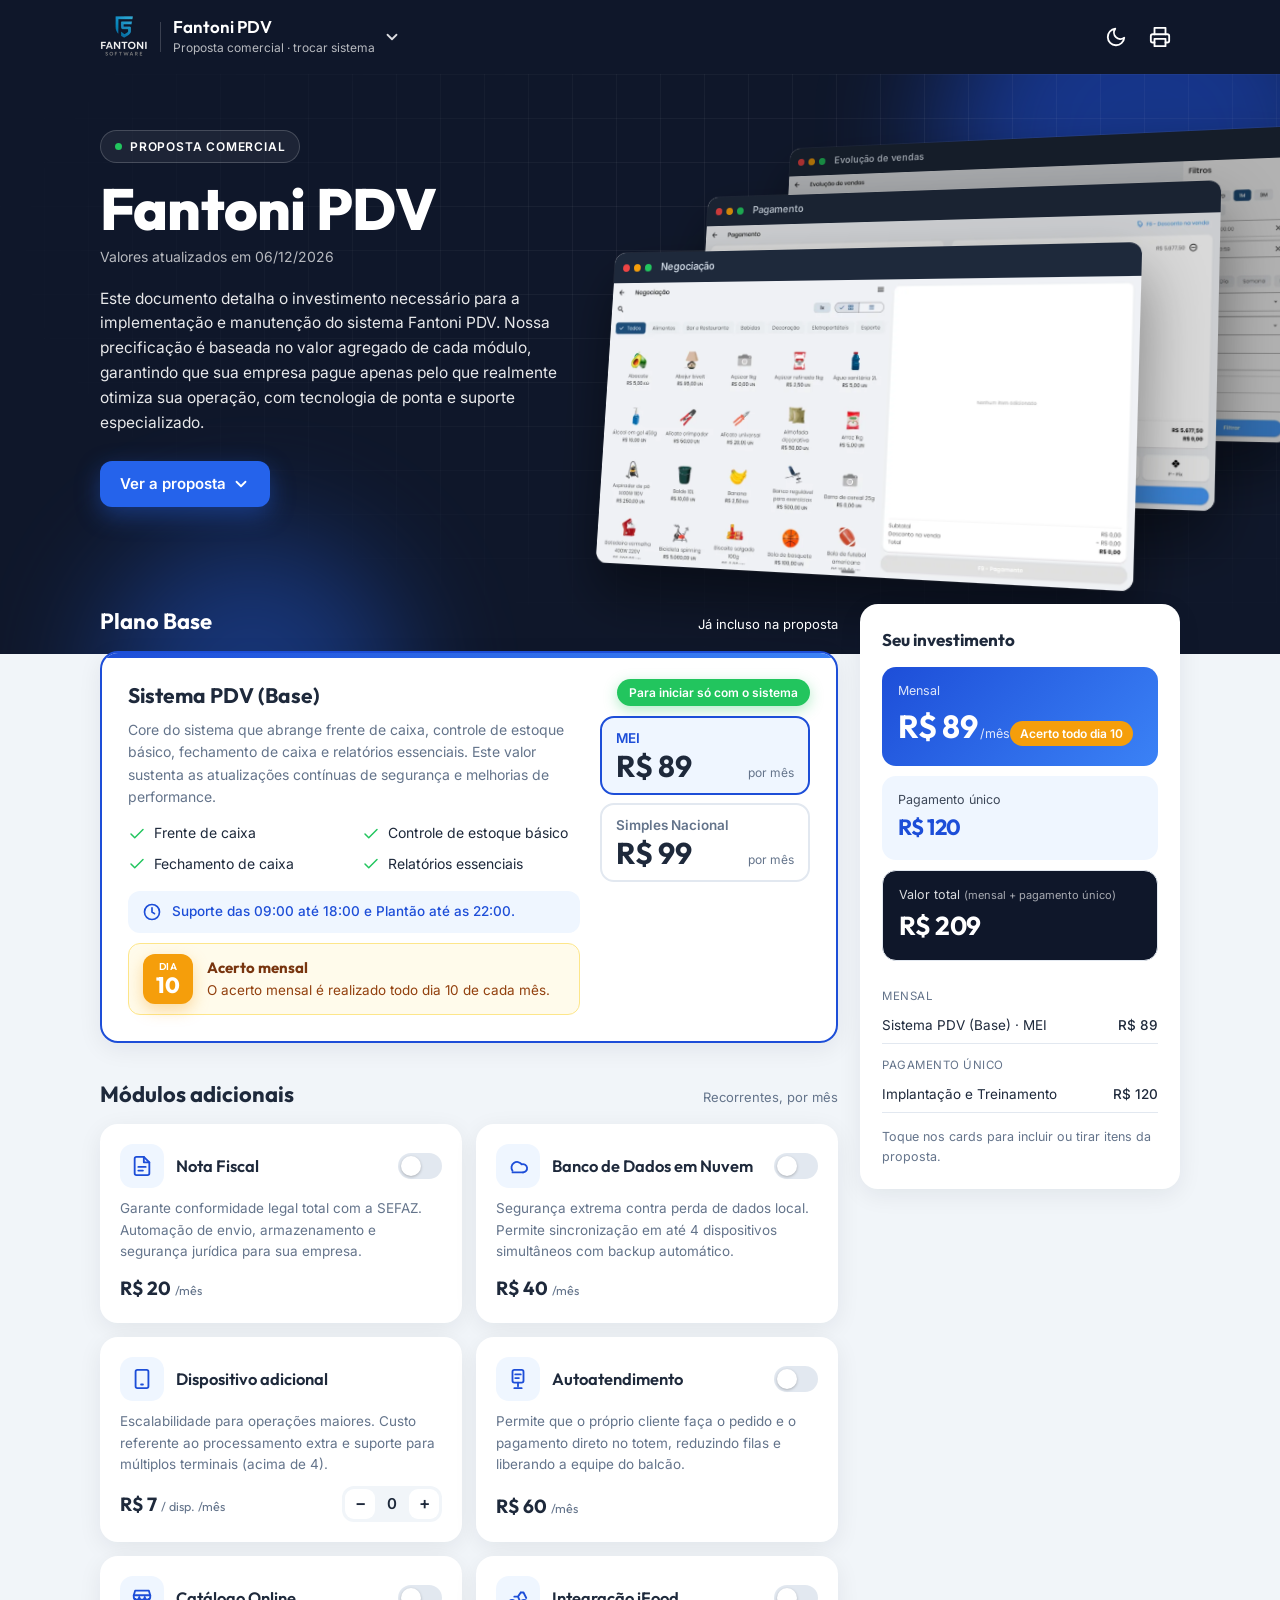
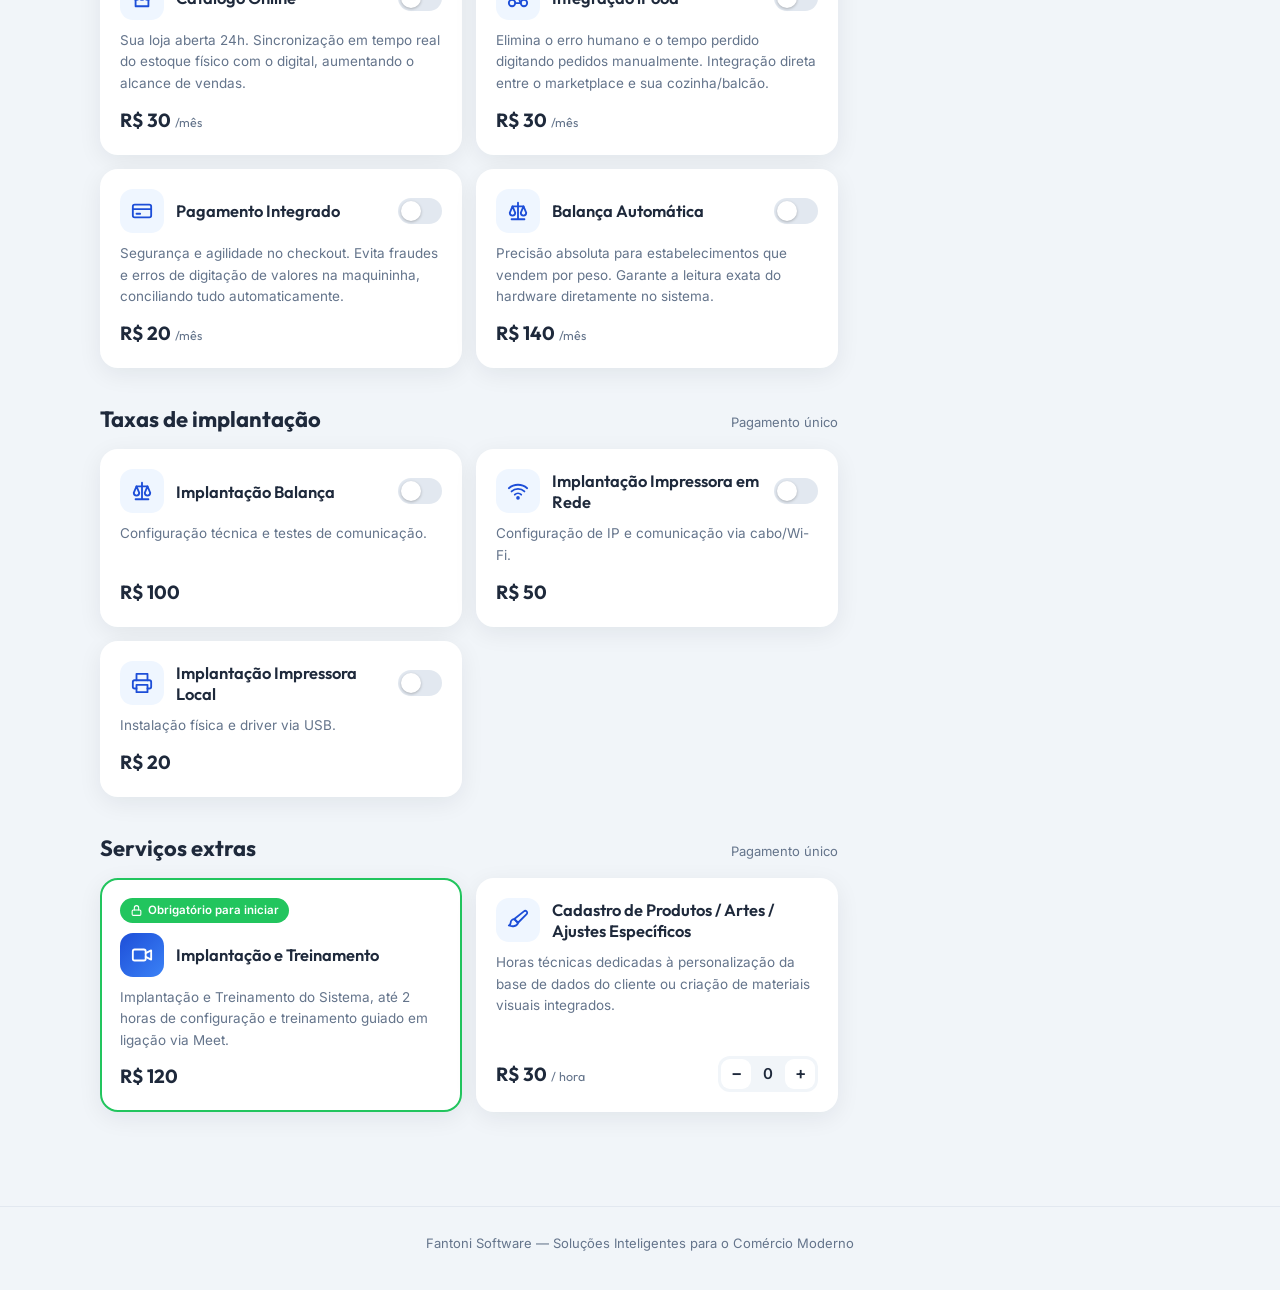
==== docs/index.html @ 74ca4053 "Telas 3D trocam de posição a cada 7 segundos (PDV e Link PRO) Co-Authored-By: Claude Opus 5.5 <norep" ====
<!doctype html>
<html lang="pt-BR">
<head>
<meta charset="utf-8">
<meta name="viewport" content="width=device-width, initial-scale=1">
<title>Proposta Fantoni PDV</title>
<script>
  // Aplica o tema escolhido antes de desenhar a página, para não piscar.
  try { const t = localStorage.getItem("tema"); if (t) document.documentElement.dataset.tema = t; } catch (e) {}
</script>
<link rel="preconnect" href="https://fonts.googleapis.com">
<link rel="preconnect" href="https://fonts.gstatic.com" crossorigin>
<link href="https://fonts.googleapis.com/css2?family=Inter:wght@400;500;600;700&family=Outfit:wght@500;600;700;800&display=swap" rel="stylesheet">
<style>
/* Cores — tema claro por padrão, escuro segue o Windows a menos que a pessoa escolha no botão do topo */
/* Cores e fontes da Fantoni Software (as mesmas do site fantonisoftware.com.br) */
:root {
  --bg: #f1f5f9; --surface: #fff; --line: #e2e8f0; --text: #1e293b; --muted: #64748b; --raio: 18px;
  --topo: #0f172a; --cor: #1d4ed8; --cor2: #3b82f6; --cor-suave: #eff6ff; --ok: #22c55e; --ambar: #f59e0b;
  --sombra: 0 6px 24px rgba(15, 23, 42, .07);
  --titulo: Outfit, Inter, system-ui, sans-serif;
  --brilho1: #1d4ed8; --brilho2: #2563eb; --botao: #2563eb; --botao-sombra: rgba(37,99,235,.4);
}
@media (prefers-color-scheme: dark) {
  :root:not([data-tema="claro"]) { --bg: #0b1120; --surface: #162033; --line: #24324a; --text: #e2e8f0; --muted: #94a3b8; --topo: #0f172a; --cor: #3b82f6; --cor2: #60a5fa; --cor-suave: #172554; --sombra: none; }
}
:root[data-tema="escuro"] { --bg: #0b1120; --surface: #162033; --line: #24324a; --text: #e2e8f0; --muted: #94a3b8; --topo: #0f172a; --cor: #3b82f6; --cor2: #60a5fa; --cor-suave: #172554; --sombra: none; }
/* Link PRO: mesma página em laranja (como no site de vídeos) */
:root[data-sistema="linkpro"] { --cor: #e8650f; --cor2: #fb8a3c; --cor-suave: #fff1e6; --brilho1: #c2410c; --brilho2: #ea580c; --botao: #ea580c; --botao-sombra: rgba(234,88,12,.4); }
@media (prefers-color-scheme: dark) { :root[data-sistema="linkpro"]:not([data-tema="claro"]) { --cor: #ff8a3d; --cor2: #fdba74; --cor-suave: #3a2416; } }
:root[data-sistema="linkpro"][data-tema="escuro"] { --cor: #ff8a3d; --cor2: #fdba74; --cor-suave: #3a2416; }
.lua { display: none; }
:root[data-tema="claro"] .sol { display: none; }
:root[data-tema="claro"] .lua { display: block; }
:root[data-tema="escuro"] .lua { display: none; }
@media (prefers-color-scheme: light) { :root:not([data-tema]) .sol { display: none; } :root:not([data-tema]) .lua { display: block; } }

* { box-sizing: border-box; }
html { scroll-behavior: smooth; }
body { margin: 0; background: var(--bg); color: var(--text); font: 15px/1.6 Inter, system-ui, "Segoe UI", sans-serif; transition: background .3s; }
button { font: inherit; color: inherit; cursor: pointer; }
.wrap { max-width: 1120px; margin: 0 auto; padding: 0 20px; }

/* barra do topo */
.barra { background: var(--topo); color: #fff; position: sticky; top: 0; z-index: 20; }
.barra .wrap { height: 74px; display: flex; align-items: center; justify-content: space-between; }
.marca { display: flex; align-items: center; gap: 12px; }
.marca .logo { height: 60px; margin: 0 -6px; width: auto; display: block; }
.marca .sep { width: 1px; height: 30px; background: rgba(255,255,255,.18); }
.marca b { display: block; font-family: var(--titulo); font-weight: 600; font-size: 17px; line-height: 1.2; }
.marca small { display: block; font-size: 12px; opacity: .7; }

/* troca de sistema (clique no nome do topo) */
.sistemas { position: relative; }
.barra .nome-site { gap: 8px; align-items: center; padding: 6px 10px; margin-left: -10px; text-align: left; }
.nome-site .seta { transition: transform .15s; opacity: .85; flex: none; }
.nome-site[aria-expanded="true"] .seta { transform: rotate(180deg); }
.menu-sistemas { position: absolute; top: calc(100% + 10px); left: -10px; z-index: 30; width: 300px; background: var(--surface); color: var(--text); border-radius: 14px; padding: 8px; box-shadow: 0 10px 30px rgba(0,0,0,.25); display: none; }
.menu-sistemas.aberto { display: block; animation: entra .15s ease; }
.menu-sistemas .rotulo { font-size: 11.5px; color: var(--muted); padding: 4px 10px 6px; text-transform: uppercase; letter-spacing: .5px; }
.menu-sistemas a { display: flex; align-items: center; gap: 12px; padding: 10px; border-radius: 10px; color: inherit; text-decoration: none; }
.menu-sistemas a:hover { background: var(--bg); }
.menu-sistemas .bola { width: 36px; height: 36px; border-radius: 10px; flex: none; display: grid; place-items: center; color: #fff; font-weight: 700; font-size: 12px; font-family: var(--titulo); }
.menu-sistemas .bola.pdv { background: #1d4ed8; }
.menu-sistemas .bola.linkpro { background: #e8650f; }
.menu-sistemas .n1 { font-weight: 600; font-size: 14.5px; display: block; }
.menu-sistemas .n2 { font-size: 12px; color: var(--muted); display: block; }
.menu-sistemas .atual { margin-left: auto; font-size: 11px; color: var(--cor); font-weight: 600; }

/* parte da proposta ainda sem itens */
.aguardando { background: var(--surface); border: 2px dashed var(--line); border-radius: var(--raio); padding: 22px; display: flex; gap: 14px; align-items: center; color: var(--muted); font-size: 14px; }
.aguardando .ico { width: 46px; height: 46px; flex: none; border-radius: 13px; background: var(--cor-suave); color: var(--cor); display: grid; place-items: center; }
.aguardando b { display: block; color: var(--text); font-family: var(--titulo); font-size: 16px; font-weight: 600; }
.acoes { display: flex; gap: 4px; }
.barra button { border: 0; background: none; color: #fff; padding: 9px; border-radius: 10px; display: flex; }
.barra button:hover { background: rgba(255,255,255,.14); }

/* abertura */
.hero { position: relative; overflow: hidden; background: var(--topo); color: #fff; padding: 56px 0 90px; }
.hero .wrap { position: relative; }
.bolhas i { position: absolute; border-radius: 50%; filter: blur(60px); opacity: .55; animation: flutua 14s ease-in-out infinite alternate; }
.bolhas i:nth-child(1) { width: 420px; height: 420px; background: var(--brilho1); top: -140px; right: -80px; }
.bolhas i:nth-child(2) { width: 300px; height: 300px; background: var(--brilho2); bottom: -180px; left: 8%; animation-delay: -5s; opacity: .4; }
.bolhas i:nth-child(3) { width: 200px; height: 200px; background: #22c55e; top: 35%; right: 28%; animation-delay: -9s; opacity: .14; }
.grade-fundo { position: absolute; inset: 0; background-image: linear-gradient(rgba(255,255,255,.05) 1px, transparent 1px), linear-gradient(90deg, rgba(255,255,255,.05) 1px, transparent 1px); background-size: 44px 44px; mask-image: radial-gradient(ellipse at 70% 30%, #000 20%, transparent 75%); -webkit-mask-image: radial-gradient(ellipse at 70% 30%, #000 20%, transparent 75%); }
@keyframes flutua { to { transform: translate(40px, 30px) scale(1.12); } }
.selo { display: table; font-size: 12px; font-weight: 600; letter-spacing: .8px; text-transform: uppercase; background: rgba(255,255,255,.06); border: 1px solid rgba(255,255,255,.18); padding: 6px 14px; border-radius: 99px; }
.selo i { display: inline-block; width: 7px; height: 7px; border-radius: 50%; background: var(--ok); margin-right: 8px; vertical-align: 1px; box-shadow: 0 0 0 0 rgba(34,197,94,.6); animation: brilha 2s infinite; }
@keyframes brilha { 70% { box-shadow: 0 0 0 7px rgba(34,197,94,0); } 100% { box-shadow: 0 0 0 0 rgba(34,197,94,0); } }
.hero h1 { font-family: var(--titulo); font-size: clamp(32px, 6vw, 58px); font-weight: 800; margin: 14px 0 4px; letter-spacing: -.8px; line-height: 1.12; }
.hero .data { margin: 0 0 18px; opacity: .7; font-size: 14px; }
.hero .intro { max-width: 680px; margin: 0; opacity: .9; font-size: 15.5px; }

/* telas do sistema em 3D, à direita da abertura */
.telas-3d { display: none; }
.hero.com-telas { min-height: 580px; }
.hero.com-telas .wrap > :not(.telas-3d) { max-width: 47%; position: relative; z-index: 1; }
.hero.com-telas .telas-3d { display: block; position: absolute; top: -24px; right: -70px; width: 60%; height: 470px; perspective: 1600px; }
.tela { position: absolute; margin: 0; width: 84%; transform: var(--giro); transition: transform .9s ease, top .9s ease, right .9s ease, left .9s ease, filter .9s ease; }
.tela .cartao { border-radius: 12px; overflow: hidden; background: #fff; box-shadow: 0 30px 60px rgba(0,0,0,.45), 0 0 0 1px rgba(255,255,255,.08); animation: paira 7s ease-in-out infinite alternate; }
.tela img, .tela .vazia { display: block; width: 100%; }
.tela .vazia { aspect-ratio: 16 / 10; }
.tela .vazia { display: grid; place-items: center; background: linear-gradient(135deg, #f8fafc, #e2e8f0); color: #64748b; font-size: 13px; font-weight: 600; }
.janela { display: flex; align-items: center; gap: 5px; padding: 7px 10px; background: #1e293b; color: #cbd5e1; font-size: 11px; font-weight: 600; }
.janela i { width: 8px; height: 8px; border-radius: 50%; background: #ef4444; }
.janela i:nth-child(2) { background: #f59e0b; }
.janela i:nth-child(3) { background: #22c55e; margin-right: 6px; }
.tela.t3 { top: 0; right: 0; --giro: rotateY(-20deg) rotateX(7deg) translateZ(-120px); z-index: 1; filter: brightness(.7); }
.tela.t2 { top: 70px; right: 9%; --giro: rotateY(-20deg) rotateX(7deg) translateZ(-50px); z-index: 2; filter: brightness(.85); }
.tela.t1 { top: 145px; right: 18%; --giro: rotateY(-20deg) rotateX(7deg) translateZ(30px); z-index: 3; }
@keyframes paira { to { transform: translateY(-14px); } }
.telas-3d:hover .tela.t3 { transform: rotateY(-12deg) rotateX(5deg) translateZ(-120px) translateX(30px); }
.telas-3d:hover .tela.t1 { transform: rotateY(-12deg) rotateX(5deg) translateZ(30px) translateX(-30px); }
.cta { display: inline-flex; align-items: center; gap: 6px; margin-top: 26px; background: var(--botao); color: #fff; box-shadow: 0 8px 24px var(--botao-sombra); text-decoration: none; font-weight: 600; padding: 11px 20px; border-radius: 12px; transition: transform .15s; }
.cta:hover { transform: translateY(-2px); }

/* conteúdo + resumo lateral */
.grade { display: grid; grid-template-columns: 1fr 320px; gap: 22px; margin-top: -50px; position: relative; padding-bottom: 60px; }
main { min-width: 0; }
section { margin-bottom: 34px; scroll-margin-top: 80px; }
.titulo { display: flex; align-items: baseline; justify-content: space-between; gap: 10px; margin: 0 0 12px; }
.titulo h2 { font-family: var(--titulo); font-size: 22px; font-weight: 700; margin: 0; }
.titulo span { color: var(--muted); font-size: 13px; }
section:first-child .titulo h2, section:first-child .titulo span { color: #fff; }

/* plano base */
.base { background: var(--surface); border-radius: var(--raio); padding: 26px; box-shadow: var(--sombra); display: grid; grid-template-columns: 1fr auto; gap: 20px; border: 2px solid var(--cor); position: relative; overflow: hidden; }
.base::before { content: ""; position: absolute; inset: 0 0 auto 0; height: 5px; background: linear-gradient(90deg, var(--cor), var(--cor2)); }
.base h3 { margin: 0 0 6px; font-family: var(--titulo); font-size: 21px; font-weight: 700; }
.base p { margin: 0 0 14px; color: var(--muted); font-size: 14px; }
.base ul { list-style: none; margin: 0; padding: 0; display: grid; grid-template-columns: 1fr 1fr; gap: 8px 16px; }
.base li { display: flex; gap: 8px; align-items: center; font-size: 14px; }
.base li svg { color: var(--ok); flex: none; }
.suporte { margin-top: 16px; display: flex; gap: 10px; align-items: center; background: var(--cor-suave); color: var(--cor); padding: 10px 14px; border-radius: 12px; font-size: 13.5px; font-weight: 500; }
.acerto { margin-top: 10px; display: flex; gap: 14px; align-items: center; background: #fffbeb; border: 1px solid #fde68a; color: #92400e; padding: 10px 14px; border-radius: 12px; font-size: 13.5px; }
.acerto b { display: block; font-family: var(--titulo); font-size: 15px; color: #78350f; }
.acerto .dia { flex: none; width: 50px; height: 50px; border-radius: 12px; background: var(--ambar); color: #fff; display: grid; place-content: center; text-align: center; font-family: var(--titulo); font-weight: 800; font-size: 22px; line-height: 1; box-shadow: 0 6px 16px rgba(245,158,11,.35); }
.acerto .dia small { font-size: 10px; font-weight: 600; text-transform: uppercase; letter-spacing: .5px; margin-bottom: 2px; }
.total .dia10 { display: inline-block; margin-top: 6px; font-style: normal; font-size: 12px; font-weight: 600; background: var(--ambar); color: #fff; padding: 3px 10px; border-radius: 99px; }
@media (prefers-color-scheme: dark) { :root:not([data-tema="claro"]) .acerto { background: #2a1f0a; border-color: #78350f; color: #fcd34d; } :root:not([data-tema="claro"]) .acerto b { color: #fde68a; } }
:root[data-tema="escuro"] .acerto { background: #2a1f0a; border-color: #78350f; color: #fcd34d; }
:root[data-tema="escuro"] .acerto b { color: #fde68a; }
.preco-base { text-align: right; display: flex; flex-direction: column; align-items: flex-end; }
.preco-base .oferta { display: inline-block; font-size: 12px; font-weight: 600; background: var(--ok); color: #fff; padding: 4px 12px; border-radius: 99px; margin-bottom: 10px; box-shadow: 0 4px 14px rgba(34,197,94,.35); }
.regimes { display: flex; flex-direction: column; gap: 8px; width: 210px; }
.regime { border: 2px solid var(--line); background: var(--surface); border-radius: 14px; padding: 10px 14px; display: grid; grid-template-columns: 1fr auto; align-items: baseline; text-align: left; transition: border-color .2s, background .2s; }
.regime span { font-weight: 600; font-size: 13.5px; grid-column: 1 / -1; color: var(--muted); }
.regime b { font-family: var(--titulo); font-size: 30px; font-weight: 700; letter-spacing: -.6px; line-height: 1.1; }
.regime small { color: var(--muted); font-size: 12px; text-align: right; }
.regime:hover { border-color: var(--cor2); }
.preco-unico { width: 210px; border: 2px solid var(--cor); background: var(--cor-suave); border-radius: 14px; padding: 12px 14px; display: flex; flex-direction: column; text-align: left; }
.preco-unico span { font-weight: 600; font-size: 13.5px; color: var(--cor); }
.preco-unico b { font-family: var(--titulo); font-size: 34px; font-weight: 700; letter-spacing: -.6px; line-height: 1.15; }
.preco-unico small { color: var(--muted); font-size: 12px; }
.preco-unico em { font-style: normal; font-size: 12px; color: var(--muted); margin-top: 8px; padding-top: 8px; border-top: 1px solid var(--line); }
.regime[aria-checked="true"] { border-color: var(--cor); background: var(--cor-suave); }
.regime[aria-checked="true"] span { color: var(--cor); }

/* cards de itens */
.itens { display: grid; grid-template-columns: repeat(2, 1fr); gap: 14px; }
.item { background: var(--surface); border: 2px solid transparent; border-radius: var(--raio); padding: 18px; text-align: left; box-shadow: var(--sombra); display: flex; flex-direction: column; gap: 10px; transition: border-color .2s, transform .2s; position: relative; }
.item:hover { transform: translateY(-3px); }
.item.on { border-color: var(--cor); }
.item.obrigatorio { cursor: default; border-color: var(--ok); }
.item.obrigatorio:hover { transform: none; }
.item.obrigatorio .ico { background: var(--ok); color: #fff; }
.selo-obrig { align-self: flex-start; display: inline-flex; align-items: center; gap: 5px; font-size: 11.5px; font-weight: 600; background: var(--ok); color: #fff; padding: 3px 10px; border-radius: 99px; }
.item .cab { display: flex; align-items: center; gap: 12px; }
.item .ico { width: 44px; height: 44px; flex: none; border-radius: 13px; background: var(--cor-suave); color: var(--cor); display: grid; place-items: center; transition: background .2s, color .2s; }
.item.on .ico { background: linear-gradient(135deg, var(--cor), var(--cor2)); color: #fff; }
.item h4 { margin: 0; font-family: var(--titulo); font-size: 16.5px; font-weight: 600; line-height: 1.3; flex: 1; }
.item p { margin: 0; color: var(--muted); font-size: 13.5px; flex: 1; }
.item .pe { display: flex; align-items: center; justify-content: space-between; gap: 10px; }
.item .valor { font-family: var(--titulo); font-weight: 700; font-size: 19px; }
.item .valor small { font-weight: 400; color: var(--muted); font-size: 12.5px; }
.chave { width: 44px; height: 26px; border-radius: 99px; background: var(--line); position: relative; flex: none; transition: background .2s; }
.chave::after { content: ""; position: absolute; top: 3px; left: 3px; width: 20px; height: 20px; border-radius: 50%; background: #fff; box-shadow: 0 1px 3px rgba(0,0,0,.25); transition: transform .2s; }
.item.on .chave { background: var(--cor); }
.item.on .chave::after { transform: translateX(18px); }
.qtd { display: flex; align-items: center; gap: 4px; background: var(--bg); border-radius: 12px; padding: 3px; }
.qtd button { border: 0; background: var(--surface); width: 30px; height: 30px; border-radius: 9px; font-size: 17px; font-weight: 600; line-height: 1; }
.qtd button:hover { color: var(--cor); }
.qtd span { min-width: 26px; text-align: center; font-weight: 600; }

/* resumo */
.resumo { position: relative; }
.caixa { position: sticky; top: 86px; background: var(--surface); border-radius: var(--raio); padding: 22px; box-shadow: var(--sombra); }
.caixa h3 { margin: 0 0 14px; font-family: var(--titulo); font-size: 17px; font-weight: 700; }
.total { background: linear-gradient(135deg, var(--cor), var(--cor2)); color: #fff; border-radius: 14px; padding: 14px 16px; }
.total span { display: block; font-size: 12.5px; opacity: .85; }
.total b { font-family: var(--titulo); font-size: 32px; font-weight: 700; letter-spacing: -.6px; }
.total small { opacity: .85; margin-left: 3px; }
.total.unico { background: var(--cor-suave); color: var(--text); margin-top: 10px; }
.total.unico b { font-size: 22px; color: var(--cor); }
.total.geral { background: var(--topo); margin-top: 10px; border: 1px solid var(--line); }
.total.geral span small { opacity: .75; font-size: 11px; margin: 0; }
.total.geral b { font-size: 26px; }
.caixa ul { list-style: none; margin: 14px 0 0; padding: 0; font-size: 13.5px; }
.caixa li { display: flex; justify-content: space-between; gap: 10px; padding: 7px 0; border-bottom: 1px solid var(--line); animation: entra .25s ease; }
.caixa li span:last-child { white-space: nowrap; font-weight: 500; }
.caixa li.grupo { border: 0; padding: 12px 0 2px; font-size: 11.5px; text-transform: uppercase; letter-spacing: .5px; color: var(--muted); animation: none; }
@keyframes entra { from { opacity: 0; transform: translateX(-6px); } }
.dica { margin: 14px 0 0; font-size: 12.5px; color: var(--muted); }
.pulsa { animation: pulsa .35s ease; }
@keyframes pulsa { 50% { transform: scale(1.06); } }

.rodape { padding: 26px 0 36px; color: var(--muted); font-size: 13px; text-align: center; border-top: 1px solid var(--line); }

/* entrada ao rolar */
.surge { opacity: 0; transform: translateY(18px); transition: opacity .6s ease, transform .6s ease; }
.surge.visivel { opacity: 1; transform: none; }

@media (max-width: 900px) {
  .hero.com-telas { min-height: 0; }
  .hero.com-telas .wrap > :not(.telas-3d) { max-width: none; }
  .hero.com-telas .telas-3d { position: relative; top: 0; right: 0; width: 100%; height: clamp(230px, 62vw, 470px); margin-bottom: 10px; order: -1; }
  .hero.com-telas .wrap { display: flex; flex-direction: column; align-items: flex-start; }
  .hero.com-telas { padding-top: 28px; }
  .hero.com-telas .telas-3d { align-self: stretch; }
  /* pilha centralizada e menos inclinada: a da frente à esquerda, as de trás aparecendo à direita */
  .tela { width: 80%; right: auto; }
  .tela.t3 { top: 0; left: 18%; --giro: rotateY(-12deg) rotateX(5deg) translateZ(-80px); }
  .tela.t2 { top: 9%; left: 10%; --giro: rotateY(-12deg) rotateX(5deg) translateZ(-35px); }
  .tela.t1 { top: 19%; left: 2%; --giro: rotateY(-12deg) rotateX(5deg) translateZ(20px); }
  .grade { grid-template-columns: 1fr; }
  .resumo { position: sticky; bottom: 0; z-index: 15; margin: 0 -20px -60px; }
  .caixa { position: static; border-radius: var(--raio) var(--raio) 0 0; padding: 14px 18px; box-shadow: 0 -6px 24px rgba(0,0,0,.12); display: grid; grid-template-columns: 1fr 1fr; gap: 10px; }
  .caixa h3, .caixa ul, .dica { display: none; }
  .total.unico { margin: 0; }
  .total.geral { grid-column: 1 / -1; margin: 0; display: flex; align-items: center; justify-content: space-between; padding: 10px 16px; }
  .total.geral b { font-size: 20px; }
  .total b { font-size: 22px; }
  .total .dia10 { display: block; width: fit-content; margin-top: 4px; font-size: 11px; padding: 2px 8px; }
  .total.unico b { font-size: 18px; }
}
@media (max-width: 600px) {
  .dica-troca, .marca .sep { display: none; }
  .marca { gap: 8px; }
  .menu-sistemas { position: fixed; top: 70px; left: 16px; right: 16px; width: auto; }
  .itens { grid-template-columns: 1fr; }
  .base { grid-template-columns: 1fr; padding: 20px; }
  .base ul { grid-template-columns: 1fr; }
  .preco-base { text-align: left; align-items: stretch; }
  .preco-base .oferta { align-self: flex-start; }
  .regimes { width: auto; flex-direction: row; }
  .regime { flex: 1; }
  .preco-unico { width: auto; }
  .regime b { font-size: 24px; }
}
@media (prefers-reduced-motion: reduce) { * { animation: none !important; transition: none !important; } .surge { opacity: 1; transform: none; } }

/* impressão / PDF: só o que foi escolhido */
@media print {
  .barra, .cta, .bolhas, .dica, .chave, .qtd button { display: none !important; }
  body { background: #fff; }
  .hero { padding: 20px 0; color: #000; background: none; }
  .selo { background: #eee; }
  .grade { grid-template-columns: 1fr; margin: 0; }
  section:first-child .titulo h2, section:first-child .titulo span { color: inherit; }
  .item:not(.on) { display: none; }
  .surge { opacity: 1; transform: none; }
  .item, .base, .caixa { box-shadow: none; border: 1px solid #ccc; break-inside: avoid; }
}
</style>
</head>
<body>
<div class="barra">
  <div class="wrap">
    <div class="marca">
      <img class="logo" src="[data-uri]" alt="Fantoni Software"><span class="sep"></span>
      <div class="sistemas">
        <button class="nome-site" id="nome-site" aria-haspopup="true" aria-expanded="false" title="Trocar de sistema">
          <span><b id="nome-sistema">Fantoni PDV</b><small>Proposta comercial<span class="dica-troca"> · trocar sistema</span></small></span>
          <svg class="seta" width="18" height="18" viewBox="0 0 24 24" fill="none" stroke="currentColor" stroke-width="2.4" stroke-linecap="round" stroke-linejoin="round"><path d="m6 9 6 6 6-6"/></svg>
        </button>
        <nav class="menu-sistemas" id="menu-sistemas"></nav>
      </div>
    </div>
    <div class="acoes">
      <button id="tema" title="Alternar fundo claro / escuro">
        <svg class="sol" width="22" height="22" viewBox="0 0 24 24" fill="none" stroke="currentColor" stroke-width="2" stroke-linecap="round"><circle cx="12" cy="12" r="4"/><path d="M12 2v2M12 20v2M4.9 4.9l1.4 1.4M17.7 17.7l1.4 1.4M2 12h2M20 12h2M4.9 19.1l1.4-1.4M17.7 6.3l1.4-1.4"/></svg>
        <svg class="lua" width="22" height="22" viewBox="0 0 24 24" fill="none" stroke="currentColor" stroke-width="2" stroke-linecap="round" stroke-linejoin="round"><path d="M21 12.8A9 9 0 1 1 11.2 3a7 7 0 0 0 9.8 9.8z"/></svg>
      </button>
      <button id="imprimir" title="Imprimir ou salvar em PDF">
        <svg width="22" height="22" viewBox="0 0 24 24" fill="none" stroke="currentColor" stroke-width="2" stroke-linecap="round" stroke-linejoin="round"><path d="M6 9V2h12v7"/><path d="M6 18H4a2 2 0 0 1-2-2v-5a2 2 0 0 1 2-2h16a2 2 0 0 1 2 2v5a2 2 0 0 1-2 2h-2"/><path d="M6 14h12v8H6z"/></svg>
      </button>
    </div>
  </div>
</div>

<header class="hero">
  <div class="bolhas"><i></i><i></i><i></i></div>
  <div class="grade-fundo"></div>
  <div class="wrap">
    <div class="telas-3d" id="telas" aria-hidden="true"></div>
    <span class="selo"><i></i>Proposta comercial</span>
    <h1 id="titulo">Fantoni PDV</h1>
    <p class="data" id="data"></p>
    <p class="intro" id="intro"></p>
    <a class="cta" href="#base">Ver a proposta
      <svg width="18" height="18" viewBox="0 0 24 24" fill="none" stroke="currentColor" stroke-width="2.4" stroke-linecap="round" stroke-linejoin="round"><path d="m6 9 6 6 6-6"/></svg>
    </a>
  </div>
</header>

<div class="wrap grade">
  <main id="conteudo"></main>
  <aside class="resumo" id="resumo">
    <div class="caixa">
      <h3>Seu investimento</h3>
      <div class="total"><span>Mensal</span><b id="t-mensal">R$ 0</b><small>/mês</small><em class="dia10">Acerto todo dia 10</em></div>
      <div class="total unico"><span>Pagamento único</span><b id="t-unico">R$ 0</b></div>
      <div class="total geral"><span>Valor total <small>(mensal + pagamento único)</small></span><b id="t-geral">R$ 0</b></div>
      <ul id="lista"></ul>
      <p class="dica">Toque nos cards para incluir ou tirar itens da proposta.</p>
    </div>
  </aside>
</div>

<footer class="rodape"><div class="wrap" id="rodape"></div></footer>

<script>
// Conteúdo das propostas, uma por sistema. Para mudar preço ou texto, edite só aqui.
// Preço null aparece como "A definir" na página.
window.PROPOSTAS = {};

// --- Fantoni PDV (copiado do PDF "Sistema Fantoni PDV.pdf") ---
PROPOSTAS.pdv = {
  nome: "Fantoni PDV",
  sigla: "PDV",
  descricao: "Frente de caixa para bares, restaurantes e varejo",
  slogan: "Excelência em Automação Comercial",
  rodape: "Fantoni Software — Soluções Inteligentes para o Comércio Moderno",
  acerto: "O acerto mensal é realizado todo dia 10 de cada mês.",
  intro:
    "Este documento detalha o investimento necessário para a implementação e manutenção do sistema Fantoni PDV. " +
    "Nossa precificação é baseada no valor agregado de cada módulo, garantindo que sua empresa pague apenas pelo que " +
    "realmente otimiza sua operação, com tecnologia de ponta e suporte especializado.",

  // telas em 3D no topo da página (prints salvos na pasta public/telas); sem o arquivo, aparece uma janela provisória
  telas: [
    { img: "[data-uri]", titulo: "Negociação" },
    { img: "[data-uri]", titulo: "Pagamento" },
    { img: "[data-uri]", titulo: "Evolução de vendas" },
  ],

  base: {
    nome: "Sistema PDV (Base)",
    // preço mensal para iniciar só com o sistema, conforme o regime da empresa (o primeiro é o que abre marcado)
    regimes: [
      { id: "mei", nome: "MEI", preco: 89 },
      { id: "simples", nome: "Simples Nacional", preco: 99 },
    ],
    texto:
      "Core do sistema que abrange frente de caixa, controle de estoque básico, fechamento de caixa e relatórios essenciais. " +
      "Este valor sustenta as atualizações contínuas de segurança e melhorias de performance.",
    suporte: "Suporte das 09:00 até 18:00 e Plantão até as 22:00.",
    itens: ["Frente de caixa", "Controle de estoque básico", "Fechamento de caixa", "Relatórios essenciais"],
  },

  // tipo "qtd": cobra por unidade (o cliente escolhe quantas)
  modulos: [
    { id: "nfe", nome: "Nota Fiscal", preco: 20, icone: "nota", texto: "Garante conformidade legal total com a SEFAZ. Automação de envio, armazenamento e segurança jurídica para sua empresa." },
    { id: "nuvem", nome: "Banco de Dados em Nuvem", preco: 40, icone: "nuvem", texto: "Segurança extrema contra perda de dados local. Permite sincronização em até 4 dispositivos simultâneos com backup automático." },
    { id: "disp", nome: "Dispositivo adicional", preco: 7, icone: "disp", tipo: "qtd", unidade: "disp.", texto: "Escalabilidade para operações maiores. Custo referente ao processamento extra e suporte para múltiplos terminais (acima de 4)." },
    { id: "totem", nome: "Autoatendimento", preco: 60, icone: "totem", texto: "Permite que o próprio cliente faça o pedido e o pagamento direto no totem, reduzindo filas e liberando a equipe do balcão." },
    { id: "catalogo", nome: "Catálogo Online", preco: 30, icone: "loja", texto: "Sua loja aberta 24h. Sincronização em tempo real do estoque físico com o digital, aumentando o alcance de vendas." },
    { id: "ifood", nome: "Integração iFood", preco: 30, icone: "moto", texto: "Elimina o erro humano e o tempo perdido digitando pedidos manualmente. Integração direta entre o marketplace e sua cozinha/balcão." },
    { id: "pagto", nome: "Pagamento Integrado", preco: 20, icone: "cartao", texto: "Segurança e agilidade no checkout. Evita fraudes e erros de digitação de valores na maquininha, conciliando tudo automaticamente." },
    { id: "balanca", nome: "Balança Automática", preco: 140, icone: "balanca", texto: "Precisão absoluta para estabelecimentos que vendem por peso. Garante a leitura exata do hardware diretamente no sistema." },
  ],

  implantacao: [
    { id: "i-balanca", nome: "Implantação Balança", preco: 100, icone: "balanca", texto: "Configuração técnica e testes de comunicação." },
    { id: "i-rede", nome: "Implantação Impressora em Rede", preco: 50, icone: "wifi", texto: "Configuração de IP e comunicação via cabo/Wi-Fi." },
    { id: "i-local", nome: "Implantação Impressora Local", preco: 20, icone: "impressora", texto: "Instalação física e driver via USB." },
  ],

  extras: [
    { id: "treino", nome: "Implantação e Treinamento", preco: 120, obrigatorio: true, icone: "video", texto: "Implantação e Treinamento do Sistema, até 2 horas de configuração e treinamento guiado em ligação via Meet." },
    { id: "horas", nome: "Cadastro de Produtos / Artes / Ajustes Específicos", preco: 30, icone: "pincel", tipo: "qtd", unidade: "hora", texto: "Horas técnicas dedicadas à personalização da base de dados do cliente ou criação de materiais visuais integrados." },
  ],
};

// --- Link PRO: estrutura pronta, aguardando textos e valores ---
PROPOSTAS.linkpro = {
  nome: "Link PRO",
  sigla: "LP",
  descricao: "Proposta do sistema Link PRO",
  rodape: "Fantoni Software — Soluções Inteligentes para o Comércio Moderno",
  acerto: "O acerto mensal é realizado todo dia 10 de cada mês.",
  intro:
    "Este documento detalha o investimento necessário para a implementação e manutenção do sistema Link PRO. " +
    "Os valores de cada item serão confirmados nesta proposta.",

  // telas em 3D no topo da página (prints salvos na pasta public/telas); sem o arquivo, aparece uma janela provisória
  telas: [
    { img: "[data-uri]", titulo: "Atendimento" },
    { img: "[data-uri]", titulo: "Resumo de vendas" },
    { img: "[data-uri]", titulo: "Frente de caixa" },
  ],

  base: {
    nome: "Link PRO (Base)",
    // mensalidade única, sem separar por regime (sem "regimes", a página mostra um preço só)
    preco: null,
    nota: "Atende praticamente todos os regimes de tributação",
    texto: "Descrição do plano base do Link PRO.",
    suporte: "Horário de suporte a definir.",
    itens: [],
  },

  modulos: [],
  implantacao: [],
  extras: [],
};
</script>
<script>
// Monta a proposta (demonstrativo geral, igual para todos os clientes) a partir de dados.js
// e calcula o total conforme os itens são ligados/desligados.
// Há uma proposta por sistema (PDV e Link PRO); o sistema aberto fica no endereço (#pdv ou #linkpro).
const $ = (s) => document.querySelector(s);
const real = (v) => (v == null ? "A definir" : "R$ " + v.toLocaleString("pt-BR"));
const ICONES = {
  nota: '<path d="M14 2H6a2 2 0 0 0-2 2v16a2 2 0 0 0 2 2h12a2 2 0 0 0 2-2V8z"/><path d="M14 2v6h6M8 13h8M8 17h5"/>',
  nuvem: '<path d="M17.5 19a4.5 4.5 0 1 0-1.4-8.8A6 6 0 1 0 6 17.3"/><path d="M6 19h11.5"/>',
  disp: '<rect x="5" y="2" width="14" height="20" rx="2"/><path d="M11 18h2"/>',
  totem: '<rect x="6" y="2" width="12" height="14" rx="2"/><path d="M12 16v4M8 22h8M9 7h6M9 11h4"/>',
  loja: '<path d="M3 9l1.5-5h15L21 9"/><path d="M3 9h18v2a3 3 0 0 1-6 0 3 3 0 0 1-6 0 3 3 0 0 1-6 0z"/><path d="M5 13v8h14v-8"/>',
  moto: '<circle cx="5.5" cy="17.5" r="3.5"/><circle cx="18.5" cy="17.5" r="3.5"/><path d="M15 6h3l3 6M9 17.5h6l-3-7H8M12 10.5 15 6"/>',
  cartao: '<rect x="2" y="5" width="20" height="14" rx="2"/><path d="M2 10h20M6 15h4"/>',
  balanca: '<path d="M12 3v18M5 21h14M6 7h12"/><path d="m6 7-3 7a3 3 0 0 0 6 0zM18 7l-3 7a3 3 0 0 0 6 0z"/>',
  wifi: '<path d="M5 12.5a10 10 0 0 1 14 0M8.5 16a5 5 0 0 1 7 0M2 9a15 15 0 0 1 20 0"/><circle cx="12" cy="19.5" r="1"/>',
  impressora: '<path d="M6 9V2h12v7"/><path d="M6 18H4a2 2 0 0 1-2-2v-5a2 2 0 0 1 2-2h16a2 2 0 0 1 2 2v5a2 2 0 0 1-2 2h-2"/><path d="M6 14h12v8H6z"/>',
  video: '<rect x="2" y="6" width="14" height="12" rx="2"/><path d="m16 10 6-3v10l-6-3"/>',
  pincel: '<path d="M18.4 2.6a2 2 0 0 1 3 3L12 15l-4-4z"/><path d="M8 11c-2 0-4 1.5-4 4 0 1.5-1 2.5-2 3 4 1.5 9 1 10-3z"/>',
  ok: '<path d="M20 6 9 17l-5-5"/>',
  cadeado: '<rect x="4" y="11" width="16" height="10" rx="2"/><path d="M8 11V7a4 4 0 0 1 8 0v4"/>',
  relogio: '<circle cx="12" cy="12" r="9"/><path d="M12 7v5l3 2"/>',
};
const svg = (n, t = 22) => `<svg width="${t}" height="${t}" viewBox="0 0 24 24" fill="none" stroke="currentColor" stroke-width="2" stroke-linecap="round" stroke-linejoin="round">${ICONES[n]}</svg>`;

// Estado da proposta aberta; render() refaz tudo ao trocar de sistema.
let sistema, P, b, GRUPOS, TODOS, regime, escolha;

function render(id) {
  sistema = PROPOSTAS[id] ? id : "pdv";
  P = PROPOSTAS[sistema];
  b = P.base;
  document.documentElement.dataset.sistema = sistema;
  document.title = "Proposta " + P.nome;

  // Grupos de itens escolhíveis. "mensal" decide em qual total o valor entra.
  GRUPOS = [
    { id: "modulos", titulo: "Módulos adicionais", sub: "Recorrentes, por mês", mensal: true, itens: P.modulos },
    { id: "implantacao", titulo: "Taxas de implantação", sub: "Pagamento único", mensal: false, itens: P.implantacao },
    { id: "extras", titulo: "Serviços extras", sub: "Pagamento único", mensal: false, itens: P.extras },
  ];
  TODOS = Object.fromEntries(GRUPOS.flatMap((g) => g.itens.map((i) => [i.id, { ...i, mensal: g.mensal }])));

  // o que está escolhido (id -> quantidade): começa com o plano base e os itens obrigatórios
  // sem "regimes" nos dados, o sistema tem mensalidade única
  regime = b.regimes ? b.regimes[0] : { id: "unico", nome: "", preco: b.preco };
  escolha = Object.fromEntries(Object.values(TODOS).filter((i) => i.obrigatorio).map((i) => [i.id, 1]));

  $("#nome-sistema").textContent = P.nome;
  $("#titulo").textContent = P.nome;
  $("#data").textContent = "Valores atualizados em " + new Date().toLocaleDateString("pt-BR");
  $("#intro").textContent = P.intro;
  // telas em 3D: a primeira começa na frente e a cada 7 s a da frente vai para trás;
  // se o print não existir, vira uma janela provisória com o nome da tela
  const telas = P.telas || [];
  document.querySelector(".hero").classList.toggle("com-telas", telas.length > 0);
  $("#telas").innerHTML = telas.map((t) => `
    <figure class="tela"><div class="cartao">
      <div class="janela"><i></i><i></i><i></i><span>${t.titulo}</span></div>
      <img src="${t.img}" alt="" onerror="this.replaceWith(Object.assign(document.createElement('div'), { className: 'vazia', textContent: 'Print da tela: ${t.titulo}' }))">
    </div></figure>`).join("");
  girarTelas(true);
  $("#rodape").textContent = P.rodape;
  $("#menu-sistemas").innerHTML =
    '<div class="rotulo">Trocar de sistema</div>' +
    Object.entries(PROPOSTAS).map(([k, s]) =>
      `<a href="#${k}"><span class="bola ${k}">${s.sigla}</span><span><span class="n1">${s.nome}</span><span class="n2">${s.descricao}</span></span>${k === sistema ? '<span class="atual">atual</span>' : ""}</a>`
    ).join("");

  let html = `
<section id="base">
  <div class="titulo"><h2>Plano Base</h2><span>Já incluso na proposta</span></div>
  <div class="base">
    <div>
      <h3>${b.nome}</h3>
      <p>${b.texto}</p>
      ${b.itens.length ? `<ul>${b.itens.map((i) => `<li>${svg("ok", 18)}${i}</li>`).join("")}</ul>` : ""}
      <div class="suporte">${svg("relogio", 20)}${b.suporte}</div>
      <div class="acerto"><span class="dia"><small>dia</small>10</span><span><b>Acerto mensal</b>${P.acerto}</span></div>
    </div>
    <div class="preco-base">
      <span class="oferta">Para iniciar só com o sistema</span>
      ${b.regimes ? `<div class="regimes" role="radiogroup" aria-label="Regime da empresa">
        ${b.regimes.map((r) => `<button class="regime" role="radio" data-regime="${r.id}"><span>${r.nome}</span><b>${real(r.preco)}</b>${r.preco == null ? "" : "<small>por mês</small>"}</button>`).join("")}
      </div>` : `<div class="preco-unico"><span>Mensalidade única</span><b>${real(b.preco)}</b>${b.preco == null ? "" : "<small>por mês</small>"}${b.nota ? `<em>${b.nota}</em>` : ""}</div>`}
    </div>
  </div>
</section>`;

  for (const g of GRUPOS) {
    html += `<section id="${g.id}"><div class="titulo"><h2>${g.titulo}</h2><span>${g.sub}</span></div>`;
    if (!g.itens.length) {
      html += `<div class="aguardando"><span class="ico">${svg("relogio", 24)}</span><span><b>Itens em definição</b>Os itens e valores desta parte entram aqui em breve.</span></div></section>`;
      continue;
    }
    html += `<div class="itens">`;
    for (const i of g.itens) {
      const sufixo = i.preco == null ? "" : i.tipo === "qtd" ? ` <small>/ ${i.unidade}${g.mensal ? " /mês" : ""}</small>` : g.mensal ? " <small>/mês</small>" : "";
      html += `
    <div class="item${i.obrigatorio ? " obrigatorio" : ""}" data-id="${i.id}" ${i.obrigatorio ? "" : 'role="button" tabindex="0" aria-pressed="false"'}>
      ${i.obrigatorio ? `<span class="selo-obrig">${svg("cadeado", 13)}Obrigatório para iniciar</span>` : ""}
      <div class="cab"><span class="ico">${svg(i.icone)}</span><h4>${i.nome}</h4>${i.tipo === "qtd" || i.obrigatorio ? "" : '<span class="chave"></span>'}</div>
      <p>${i.texto}</p>
      <div class="pe"><span class="valor">${real(i.preco)}${sufixo}</span>
        ${i.tipo === "qtd" ? `<span class="qtd"><button data-d="-1" aria-label="Menos">−</button><span>0</span><button data-d="1" aria-label="Mais">+</button></span>` : ""}
      </div>
    </div>`;
    }
    html += `</div></section>`;
  }
  $("#conteudo").innerHTML = html;
  atualizar();

  // cards aparecem ao rolar
  document.querySelectorAll(".titulo, .base, .item, .aguardando").forEach((el, n) => {
    el.classList.add("surge");
    el.style.transitionDelay = (n % 2) * 80 + "ms";
    obs.observe(el);
  });
}

// --- interação ---
function alternar(id, delta) {
  const i = TODOS[id];
  if (i.obrigatorio) return; // implantação e treinamento: sempre incluso
  if (i.tipo === "qtd") {
    const q = (escolha[id] || 0) + (delta ?? 1);
    if (q > 0) escolha[id] = q; else delete escolha[id];
  } else if (escolha[id]) delete escolha[id];
  else escolha[id] = 1;
  atualizar();
}

$("#conteudo").addEventListener("click", (e) => {
  const bt = e.target.closest(".regime");
  if (bt) { regime = b.regimes.find((r) => r.id === bt.dataset.regime); atualizar(); return; }
  const card = e.target.closest(".item");
  if (!card) return;
  const mais = e.target.closest(".qtd button");
  alternar(card.dataset.id, mais ? Number(mais.dataset.d) : undefined);
});
$("#conteudo").addEventListener("keydown", (e) => {
  if ((e.key === "Enter" || e.key === " ") && e.target.classList.contains("item")) { e.preventDefault(); alternar(e.target.dataset.id); }
});

// número que "corre" até o valor novo
const atual = { mensal: 0, unico: 0, geral: 0 };
function animarNumero(el, chave, alvo) {
  const de = atual[chave];
  atual[chave] = alvo;
  if (de === alvo) return;
  el.classList.remove("pulsa"); void el.offsetWidth; el.classList.add("pulsa");
  const ini = performance.now();
  const passo = (t) => {
    const p = Math.min(1, (t - ini) / 450);
    el.textContent = real(Math.round(de + (alvo - de) * (1 - Math.pow(1 - p, 3))));
    if (p < 1) requestAnimationFrame(passo);
  };
  requestAnimationFrame(passo);
  // se a animação não rodar (aba em segundo plano), o valor final aparece mesmo assim
  setTimeout(() => { if (atual[chave] === alvo) el.textContent = real(alvo); }, 500);
}

function atualizar() {
  document.querySelectorAll(".regime").forEach((el) => el.setAttribute("aria-checked", el.dataset.regime === regime.id));
  let mensal = regime.preco || 0, unico = 0;
  const linhas = { m: [`<li><span>${b.nome}${regime.nome ? " · " + regime.nome : ""}</span><span>${real(regime.preco)}</span></li>`], u: [] };
  document.querySelectorAll(".item").forEach((card) => {
    const id = card.dataset.id, i = TODOS[id], q = escolha[id] || 0;
    card.classList.toggle("on", q > 0);
    if (!i.obrigatorio) card.setAttribute("aria-pressed", q > 0);
    const n = card.querySelector(".qtd span");
    if (n) n.textContent = q;
    if (!q) return;
    const v = i.preco == null ? null : i.preco * q;
    if (i.mensal) mensal += v || 0; else unico += v || 0;
    const nome = i.tipo === "qtd" ? `${i.nome} (${q} ${i.unidade}${q > 1 ? (i.unidade === "hora" ? "s" : "") : ""})` : i.nome;
    (i.mensal ? linhas.m : linhas.u).push(`<li><span>${nome}</span><span>${real(v)}</span></li>`);
  });
  animarNumero($("#t-mensal"), "mensal", mensal);
  animarNumero($("#t-unico"), "unico", unico);
  animarNumero($("#t-geral"), "geral", mensal + unico);
  $("#lista").innerHTML =
    '<li class="grupo">Mensal</li>' + linhas.m.join("") +
    (linhas.u.length ? '<li class="grupo">Pagamento único</li>' + linhas.u.join("") : "");
}
// troca de sistema: clique no nome do topo abre o menu; o endereço (#pdv / #linkpro) guarda a escolha
const botaoSistema = $("#nome-site"), menu = $("#menu-sistemas");
function abrirMenu(aberto) { menu.classList.toggle("aberto", aberto); botaoSistema.setAttribute("aria-expanded", aberto); }
botaoSistema.addEventListener("click", (e) => { e.stopPropagation(); abrirMenu(!menu.classList.contains("aberto")); });
document.addEventListener("click", (e) => { if (!menu.contains(e.target)) abrirMenu(false); });
document.addEventListener("keydown", (e) => { if (e.key === "Escape") abrirMenu(false); });
menu.addEventListener("click", () => abrirMenu(false));
addEventListener("hashchange", () => { render(location.hash.slice(1)); scrollTo({ top: 0 }); });

// posição de cada tela na pilha (t1 = frente); "volta" conta quantas vezes já girou
let volta = 0, relogioTelas;
function girarTelas(reiniciar) {
  const figs = [...document.querySelectorAll("#telas .tela")];
  if (reiniciar) { volta = 0; clearInterval(relogioTelas); if (figs.length > 1) relogioTelas = setInterval(() => girarTelas(), 7000); }
  else volta++;
  figs.forEach((f, n) => (f.className = "tela t" + (((n - volta) % figs.length + figs.length) % figs.length + 1)));
}

const obs = new IntersectionObserver((es) => es.forEach((e) => e.isIntersecting && (e.target.classList.add("visivel"), obs.unobserve(e.target))), { threshold: 0.1 });
render(location.hash.slice(1));

// tema claro/escuro e impressão
$("#tema").addEventListener("click", () => {
  const raiz = document.documentElement;
  const escuroAgora = raiz.dataset.tema ? raiz.dataset.tema === "escuro" : matchMedia("(prefers-color-scheme: dark)").matches;
  raiz.dataset.tema = escuroAgora ? "claro" : "escuro";
  try { localStorage.setItem("tema", raiz.dataset.tema); } catch (e) {}
});
$("#imprimir").addEventListener("click", () => window.print());
</script>
</body>
</html>
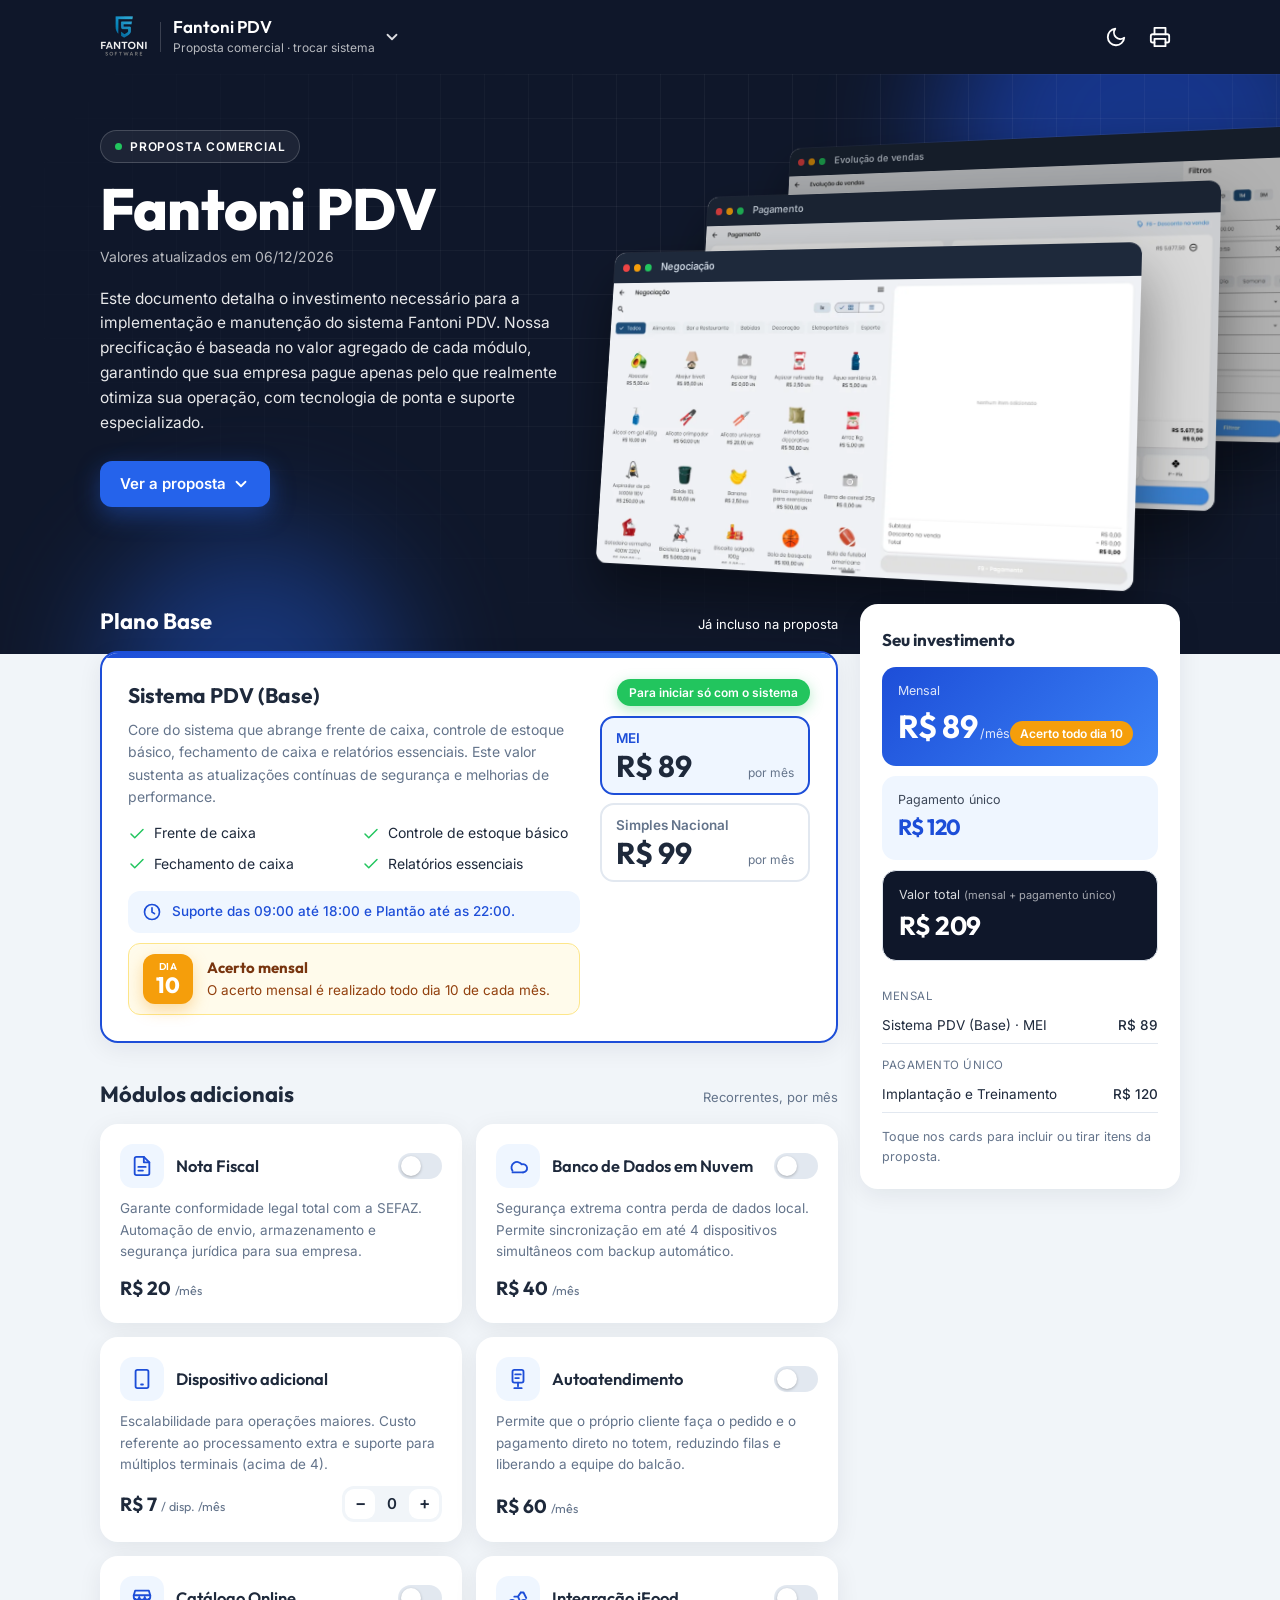
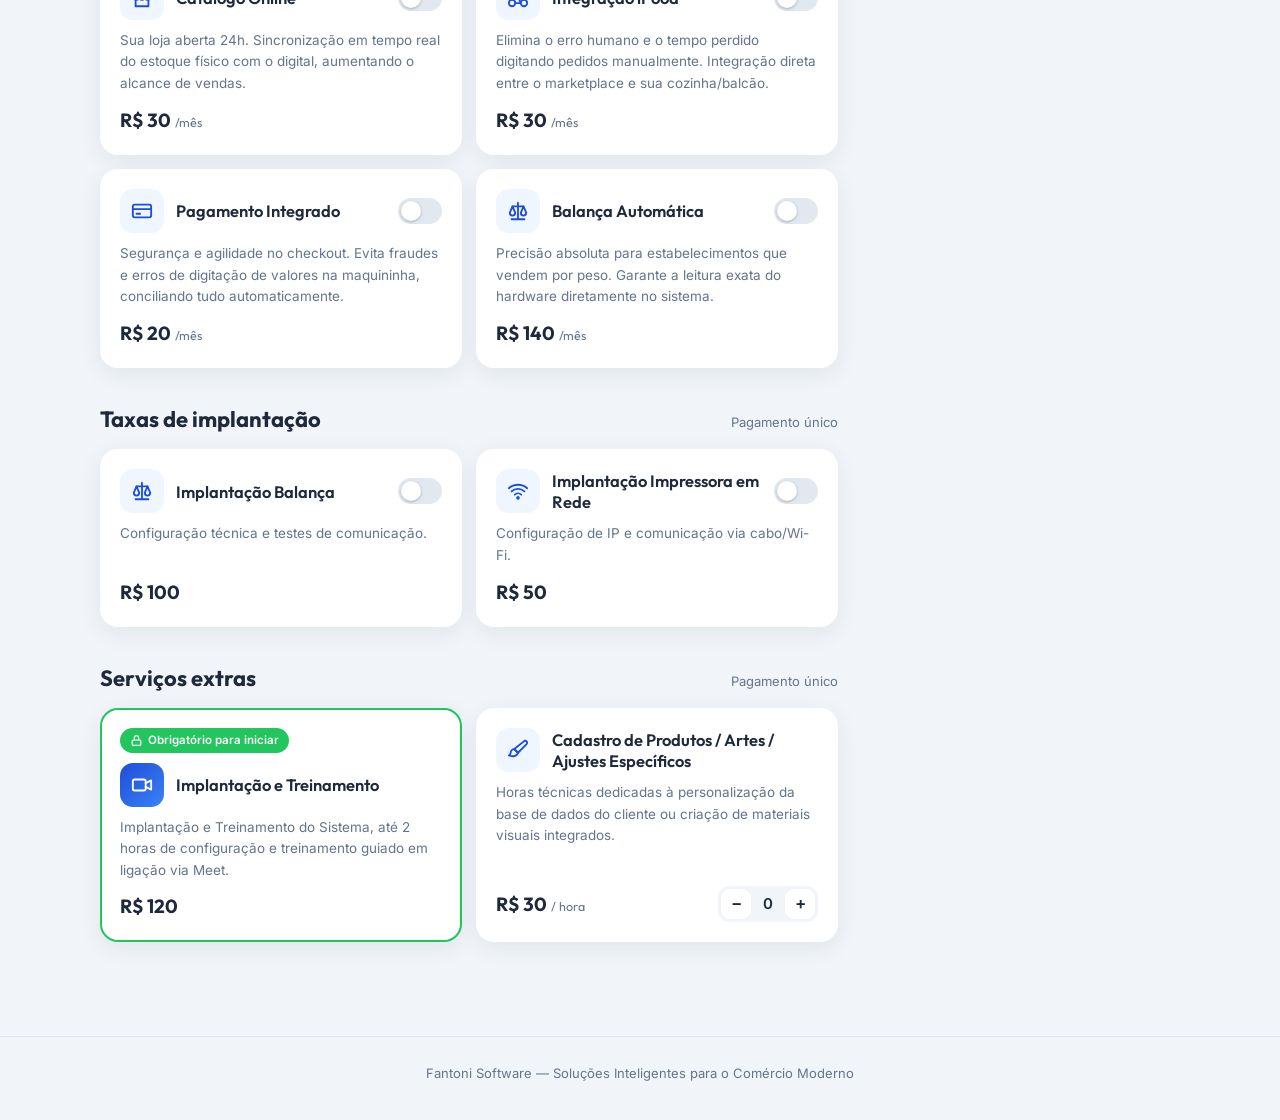
==== commit 0a657e87: "PDV: tira a implantação de impressora local Co-Authored-By: Claude Opus 5.5 <noreply@anthropic.com>" ====
--- a/docs/index.html
+++ b/docs/index.html
@@ -170,6 +170,8 @@
 .item.on .ico { background: linear-gradient(135deg, var(--cor), var(--cor2)); color: #fff; }
 .item h4 { margin: 0; font-family: var(--titulo); font-size: 16.5px; font-weight: 600; line-height: 1.3; flex: 1; }
 .item p { margin: 0; color: var(--muted); font-size: 13.5px; flex: 1; }
+.item h4 .tag { display: inline-block; margin-left: 6px; vertical-align: 2px; font-family: Inter, sans-serif; font-size: 11px; font-weight: 600; color: var(--cor); background: var(--cor-suave); padding: 2px 8px; border-radius: 99px; }
+.nota-grupo { margin: -4px 0 12px; color: var(--muted); font-size: 13.5px; }
 .item .pe { display: flex; align-items: center; justify-content: space-between; gap: 10px; }
 .item .valor { font-family: var(--titulo); font-weight: 700; font-size: 19px; }
 .item .valor small { font-weight: 400; color: var(--muted); font-size: 12.5px; }
@@ -308,7 +310,7 @@
   <aside class="resumo" id="resumo">
     <div class="caixa">
       <h3>Seu investimento</h3>
-      <div class="total"><span>Mensal</span><b id="t-mensal">R$ 0</b><small>/mês</small><em class="dia10">Acerto todo dia 10</em></div>
+      <div class="total"><span>Mensal</span><b id="t-mensal">R$ 0</b><small>/mês</small><em class="dia10" id="acerto-curto">Acerto todo dia 10</em></div>
       <div class="total unico"><span>Pagamento único</span><b id="t-unico">R$ 0</b></div>
       <div class="total geral"><span>Valor total <small>(mensal + pagamento único)</small></span><b id="t-geral">R$ 0</b></div>
       <ul id="lista"></ul>
@@ -362,7 +364,7 @@
   modulos: [
     { id: "nfe", nome: "Nota Fiscal", preco: 20, icone: "nota", texto: "Garante conformidade legal total com a SEFAZ. Automação de envio, armazenamento e segurança jurídica para sua empresa." },
     { id: "nuvem", nome: "Banco de Dados em Nuvem", preco: 40, icone: "nuvem", texto: "Segurança extrema contra perda de dados local. Permite sincronização em até 4 dispositivos simultâneos com backup automático." },
-    { id: "disp", nome: "Dispositivo adicional", preco: 7, icone: "disp", tipo: "qtd", unidade: "disp.", texto: "Escalabilidade para operações maiores. Custo referente ao processamento extra e suporte para múltiplos terminais (acima de 4)." },
+    { id: "disp", nome: "Dispositivo adicional", preco: 7, icone: "disp", tipo: "qtd", unidade: "disp.", unidades: "disp.", texto: "Escalabilidade para operações maiores. Custo referente ao processamento extra e suporte para múltiplos terminais (acima de 4)." },
     { id: "totem", nome: "Autoatendimento", preco: 60, icone: "totem", texto: "Permite que o próprio cliente faça o pedido e o pagamento direto no totem, reduzindo filas e liberando a equipe do balcão." },
     { id: "catalogo", nome: "Catálogo Online", preco: 30, icone: "loja", texto: "Sua loja aberta 24h. Sincronização em tempo real do estoque físico com o digital, aumentando o alcance de vendas." },
     { id: "ifood", nome: "Integração iFood", preco: 30, icone: "moto", texto: "Elimina o erro humano e o tempo perdido digitando pedidos manualmente. Integração direta entre o marketplace e sua cozinha/balcão." },
@@ -373,7 +375,6 @@
   implantacao: [
     { id: "i-balanca", nome: "Implantação Balança", preco: 100, icone: "balanca", texto: "Configuração técnica e testes de comunicação." },
     { id: "i-rede", nome: "Implantação Impressora em Rede", preco: 50, icone: "wifi", texto: "Configuração de IP e comunicação via cabo/Wi-Fi." },
-    { id: "i-local", nome: "Implantação Impressora Local", preco: 20, icone: "impressora", texto: "Instalação física e driver via USB." },
   ],
 
   extras: [
@@ -382,18 +383,20 @@
   ],
 };
 
-// --- Link PRO: estrutura pronta, aguardando textos e valores ---
+// --- Link PRO (copiado da "Link Pro - Tabela de Precos.pdf", novembro de 2026) ---
 PROPOSTAS.linkpro = {
   nome: "Link PRO",
   sigla: "LP",
-  descricao: "Proposta do sistema Link PRO",
+  descricao: "Gestão e frente de caixa para o seu comércio",
   rodape: "Fantoni Software — Soluções Inteligentes para o Comércio Moderno",
-  acerto: "O acerto mensal é realizado todo dia 10 de cada mês.",
+  // no Link PRO a primeira mensalidade vence 30 dias depois que o cliente começa a usar (não no dia 10)
+  acertoTitulo: "Primeira mensalidade",
+  acerto: "A mensalidade só vence 30 dias depois que você começa a usar. A implantação é paga no fechamento: à vista no PIX ou em até 2x no cartão.",
+  acertoSelo: ["após", "30d"],
+  acertoCurto: "1ª mensalidade em 30 dias",
   intro:
-    "Este documento detalha o investimento necessário para a implementação e manutenção do sistema Link PRO. " +
-    "Os valores de cada item serão confirmados nesta proposta.",
-
-  // telas em 3D no topo da página (prints salvos na pasta public/telas); sem o arquivo, aparece uma janela provisória
+    "Sistema de gestão e frente de caixa para o seu comércio. Você começa pelo Link PRO e adiciona só o que a sua operação usa.",
+
   telas: [
     { img: "[data-uri]", titulo: "Atendimento" },
     { img: "[data-uri]", titulo: "Resumo de vendas" },
@@ -401,18 +404,78 @@
   ],
 
   base: {
-    nome: "Link PRO (Base)",
+    nome: "Link PRO",
     // mensalidade única, sem separar por regime (sem "regimes", a página mostra um preço só)
-    preco: null,
+    preco: 139,
     nota: "Atende praticamente todos os regimes de tributação",
-    texto: "Descrição do plano base do Link PRO.",
-    suporte: "Horário de suporte a definir.",
-    itens: [],
+    texto:
+      "Sistema completo com 1 caixa. Tudo o que está abaixo vem incluído no mesmo valor. " +
+      "Os adicionais e os sistemas extras se ligam a ele.",
+    suporte: "Suporte da Fantoni pelo WhatsApp.",
+    itens: [
+      "Frente de caixa com 1 licença",
+      "Vendas no balcão, em mesas e comandas",
+      "Várias formas de pagamento na mesma venda",
+      "Abertura e fechamento de caixa, sangria e suprimento",
+      "Cadastro de produtos, clientes e fornecedores",
+      "NFC-e, NF-e, MDF-e e os outros modelos de nota (só a NFS-e é adicional)",
+      "Controle de estoque",
+      "CMV: o custo real de cada produto vendido",
+      "Controle financeiro: contas a pagar e a receber",
+      "Relatórios de vendas, caixa, estoque e financeiro",
+    ],
   },
 
-  modulos: [],
-  implantacao: [],
-  extras: [],
+  // seções próprias do Link PRO (o PDV usa módulos / implantação / extras)
+  grupos: [
+    {
+      id: "adicionais", titulo: "Adicionais do Link PRO", sub: "Por mês", mensal: true,
+      nota: "Recursos que você liga no próprio Link PRO, conforme a necessidade.",
+      itens: [
+        { id: "caixa", nome: "Caixa adicional", preco: 29, icone: "caixa", tipo: "qtd", unidade: "caixa", texto: "Mais um ponto de venda na loja." },
+        { id: "garcom", nome: "Garçom", preco: 29, icone: "garcom", tipo: "qtd", unidade: "aparelho", texto: "Pedido anotado na mesa, direto do celular." },
+        { id: "movel", nome: "Link Móvel", preco: 29, icone: "disp", tipo: "qtd", unidade: "aparelho", requer: "cloud", texto: "Venda pelo celular, em qualquer lugar." },
+        { id: "cloud", nome: "Cloud", preco: 79, icone: "nuvem", texto: "Seus dados na nuvem. É a base para Link Web, Catálogo, Menu Digital e Link Móvel." },
+        { id: "web", nome: "Link Web", preco: 19, icone: "globo", requer: "cloud", texto: "Acesse o sistema pelo navegador, de qualquer computador." },
+        { id: "catalogo", nome: "Catálogo Online", preco: 19, icone: "loja", requer: "cloud", texto: "Sua loja na internet, ligada ao estoque." },
+        { id: "menu", nome: "Menu Digital", preco: 19, icone: "qr", requer: "cloud", texto: "Cardápio no celular do cliente, pelo QR Code." },
+        { id: "catalogo-plus", nome: "Catálogo Online Plus", preco: 49, icone: "moto", requer: "cloud", texto: "Catálogo com o Conecta Entregador para as suas entregas." },
+        { id: "pagto", nome: "Pagamento Integrado", preco: 79, icone: "cartao", texto: "O valor vai direto para a maquininha, sem digitar de novo." },
+        { id: "ordem", nome: "Ordem de Pagamento", preco: 99, icone: "lista", texto: "Organize e acompanhe as ordens de pagamento no sistema." },
+        { id: "nfse", nome: "NFS-e", preco: 89, icone: "nota", texto: "Nota fiscal de serviço, até 50 notas por mês. Acima disso, R$ 1 por nota." },
+      ],
+    },
+    {
+      id: "sistemas", titulo: "Sistemas extras", sub: "Por mês", mensal: true,
+      nota: "Sistemas próprios, com aparelho dedicado, que trabalham conectados ao Link PRO.",
+      itens: [
+        { id: "cozinha", nome: "Monitor de cozinha", preco: 29, icone: "monitor", tipo: "qtd", unidade: "tela", texto: "Os pedidos aparecem na tela da cozinha, na ordem em que entram." },
+        { id: "balanca", nome: "Pesagem automática", preco: 140, icone: "balanca", tipo: "qtd", unidade: "balança", texto: "A balança manda o peso direto para a venda, sem digitar." },
+        { id: "consulta", nome: "Consulta preço", preco: 29, icone: "busca", tipo: "qtd", unidade: "terminal", unidades: "terminais", texto: "Terminal onde o cliente passa o código e vê o preço do produto." },
+      ],
+    },
+    {
+      id: "implantacao", titulo: "Implantação", sub: "Pagamento único", mensal: false,
+      nota: "A Fantoni instala, configura e treina a sua equipe. Você começa a vender com tudo funcionando.",
+      itens: [
+        { id: "implantacao", nome: "Implantação Link PRO", preco: 349, obrigatorio: true, icone: "engrenagem", texto: "Instalação no primeiro caixa; configuração fiscal (certificado, NFC-e e NF-e); formas de pagamento e usuários; cadastro de até 100 produtos ou importação de planilha; 1 impressora; treinamento de 2 horas e 7 dias de acompanhamento pelo WhatsApp." },
+      ],
+    },
+    {
+      id: "avulsos", titulo: "Serviços avulsos", sub: "Pagamento único", mensal: false,
+      nota: "Garçom, monitor de cozinha, consulta preço e Link Móvel são instalados sem custo.",
+      itens: [
+        { id: "migracao", nome: "Migração de outro sistema", preco: 199, icone: "setas", texto: "Produtos, clientes e estoque trazidos do sistema antigo." },
+        { id: "i-caixa", nome: "Instalação de caixa adicional", preco: 79, icone: "caixa", tipo: "qtd", unidade: "caixa", texto: "Instalação e configuração." },
+        { id: "i-balanca", nome: "Instalação da pesagem automática", preco: 150, icone: "balanca", texto: "Configuração da balança e testes." },
+        { id: "i-cloud", nome: "Ativação do Cloud", preco: 99, icone: "nuvem", texto: "Configuração da conta na nuvem." },
+        { id: "i-catalogo", nome: "Criação de catálogo e menu digital", preco: 99, icone: "qr", texto: "Montagem com categorias e fotos." },
+        { id: "i-impressora", nome: "Impressora em rede", preco: 50, icone: "wifi", tipo: "qtd", unidade: "impressora", texto: "Configuração por IP, cabo ou Wi-Fi." },
+        { id: "i-hora", nome: "Hora adicional", preco: 50, icone: "relogio", tipo: "qtd", unidade: "hora", texto: "Treinamento extra ou ajustes fora do combinado." },
+        { id: "i-produtos", nome: "Cadastro de produtos", preco: 2, icone: "pincel", tipo: "qtd", unidade: "produto", passo: 10, texto: "Acima dos 100 produtos incluídos na implantação. Cada toque no + soma 10 produtos." },
+      ],
+    },
+  ],
 };
 </script>
 <script>
@@ -437,6 +500,15 @@
   ok: '<path d="M20 6 9 17l-5-5"/>',
   cadeado: '<rect x="4" y="11" width="16" height="10" rx="2"/><path d="M8 11V7a4 4 0 0 1 8 0v4"/>',
   relogio: '<circle cx="12" cy="12" r="9"/><path d="M12 7v5l3 2"/>',
+  caixa: '<rect x="3" y="10" width="18" height="11" rx="2"/><path d="M7 10V5h10v5M7 14h2M11 14h2M15 14h2M7 17h10"/>',
+  garcom: '<rect x="7" y="2" width="10" height="20" rx="2"/><path d="M10 6h4M10 10h4M10 14h2"/>',
+  globo: '<circle cx="12" cy="12" r="9"/><path d="M3 12h18M12 3a14 14 0 0 1 0 18M12 3a14 14 0 0 0 0 18"/>',
+  qr: '<rect x="3" y="3" width="7" height="7" rx="1"/><rect x="14" y="3" width="7" height="7" rx="1"/><rect x="3" y="14" width="7" height="7" rx="1"/><path d="M14 14h3v3M21 14v.01M17 21h4v-4M14 21v-3"/>',
+  lista: '<rect x="4" y="3" width="16" height="18" rx="2"/><path d="M8 8h8M8 12h8M8 16h5"/>',
+  monitor: '<rect x="2" y="4" width="20" height="13" rx="2"/><path d="M8 21h8M12 17v4M6 9h6M6 12h4"/>',
+  busca: '<circle cx="11" cy="11" r="7"/><path d="m20 20-4-4M8 9v4M11 9v4M14 9v4"/>',
+  setas: '<path d="M4 7h14l-3-3M20 17H6l3 3"/>',
+  engrenagem: '<circle cx="12" cy="12" r="3"/><path d="M12 2v3M12 19v3M4.2 4.2l2.1 2.1M17.7 17.7l2.1 2.1M2 12h3M19 12h3M4.2 19.8l2.1-2.1M17.7 6.3l2.1-2.1"/>',
 };
 const svg = (n, t = 22) => `<svg width="${t}" height="${t}" viewBox="0 0 24 24" fill="none" stroke="currentColor" stroke-width="2" stroke-linecap="round" stroke-linejoin="round">${ICONES[n]}</svg>`;
 
@@ -451,7 +523,8 @@
   document.title = "Proposta " + P.nome;
 
   // Grupos de itens escolhíveis. "mensal" decide em qual total o valor entra.
-  GRUPOS = [
+  // Um sistema pode trazer as próprias seções em "grupos"; senão usa módulos / implantação / extras.
+  GRUPOS = P.grupos || [
     { id: "modulos", titulo: "Módulos adicionais", sub: "Recorrentes, por mês", mensal: true, itens: P.modulos },
     { id: "implantacao", titulo: "Taxas de implantação", sub: "Pagamento único", mensal: false, itens: P.implantacao },
     { id: "extras", titulo: "Serviços extras", sub: "Pagamento único", mensal: false, itens: P.extras },
@@ -478,6 +551,7 @@
     </div></figure>`).join("");
   girarTelas(true);
   $("#rodape").textContent = P.rodape;
+  $("#acerto-curto").textContent = P.acertoCurto || "Acerto todo dia 10";
   $("#menu-sistemas").innerHTML =
     '<div class="rotulo">Trocar de sistema</div>' +
     Object.entries(PROPOSTAS).map(([k, s]) =>
@@ -493,7 +567,7 @@
       <p>${b.texto}</p>
       ${b.itens.length ? `<ul>${b.itens.map((i) => `<li>${svg("ok", 18)}${i}</li>`).join("")}</ul>` : ""}
       <div class="suporte">${svg("relogio", 20)}${b.suporte}</div>
-      <div class="acerto"><span class="dia"><small>dia</small>10</span><span><b>Acerto mensal</b>${P.acerto}</span></div>
+      <div class="acerto"><span class="dia"><small>${(P.acertoSelo || ["dia", "10"])[0]}</small>${(P.acertoSelo || ["dia", "10"])[1]}</span><span><b>${P.acertoTitulo || "Acerto mensal"}</b>${P.acerto}</span></div>
     </div>
     <div class="preco-base">
       <span class="oferta">Para iniciar só com o sistema</span>
@@ -505,7 +579,7 @@
 </section>`;
 
   for (const g of GRUPOS) {
-    html += `<section id="${g.id}"><div class="titulo"><h2>${g.titulo}</h2><span>${g.sub}</span></div>`;
+    html += `<section id="${g.id}"><div class="titulo"><h2>${g.titulo}</h2><span>${g.sub}</span></div>${g.nota ? `<p class="nota-grupo">${g.nota}</p>` : ""}`;
     if (!g.itens.length) {
       html += `<div class="aguardando"><span class="ico">${svg("relogio", 24)}</span><span><b>Itens em definição</b>Os itens e valores desta parte entram aqui em breve.</span></div></section>`;
       continue;
@@ -516,7 +590,7 @@
       html += `
     <div class="item${i.obrigatorio ? " obrigatorio" : ""}" data-id="${i.id}" ${i.obrigatorio ? "" : 'role="button" tabindex="0" aria-pressed="false"'}>
       ${i.obrigatorio ? `<span class="selo-obrig">${svg("cadeado", 13)}Obrigatório para iniciar</span>` : ""}
-      <div class="cab"><span class="ico">${svg(i.icone)}</span><h4>${i.nome}</h4>${i.tipo === "qtd" || i.obrigatorio ? "" : '<span class="chave"></span>'}</div>
+      <div class="cab"><span class="ico">${svg(i.icone)}</span><h4>${i.nome}${i.requer ? `<span class="tag">exige ${TODOS[i.requer].nome}</span>` : ""}</h4>${i.tipo === "qtd" || i.obrigatorio ? "" : '<span class="chave"></span>'}</div>
       <p>${i.texto}</p>
       <div class="pe"><span class="valor">${real(i.preco)}${sufixo}</span>
         ${i.tipo === "qtd" ? `<span class="qtd"><button data-d="-1" aria-label="Menos">−</button><span>0</span><button data-d="1" aria-label="Mais">+</button></span>` : ""}
@@ -541,10 +615,13 @@
   const i = TODOS[id];
   if (i.obrigatorio) return; // implantação e treinamento: sempre incluso
   if (i.tipo === "qtd") {
-    const q = (escolha[id] || 0) + (delta ?? 1);
+    const q = (escolha[id] || 0) + (delta ?? 1) * (i.passo || 1);
     if (q > 0) escolha[id] = q; else delete escolha[id];
   } else if (escolha[id]) delete escolha[id];
   else escolha[id] = 1;
+  // "exige Cloud": ligar o item liga o que ele exige; desligar o exigido desliga quem depende dele
+  if (escolha[id] && i.requer && !escolha[i.requer]) escolha[i.requer] = 1;
+  if (!escolha[id]) Object.values(TODOS).forEach((o) => { if (o.requer === id) delete escolha[o.id]; });
   atualizar();
 }
 
@@ -591,7 +668,7 @@
     if (!q) return;
     const v = i.preco == null ? null : i.preco * q;
     if (i.mensal) mensal += v || 0; else unico += v || 0;
-    const nome = i.tipo === "qtd" ? `${i.nome} (${q} ${i.unidade}${q > 1 ? (i.unidade === "hora" ? "s" : "") : ""})` : i.nome;
+    const nome = i.tipo === "qtd" ? `${i.nome} (${q} ${q > 1 ? i.unidades || i.unidade + "s" : i.unidade})` : i.nome;
     (i.mensal ? linhas.m : linhas.u).push(`<li><span>${nome}</span><span>${real(v)}</span></li>`);
   });
   animarNumero($("#t-mensal"), "mensal", mensal);
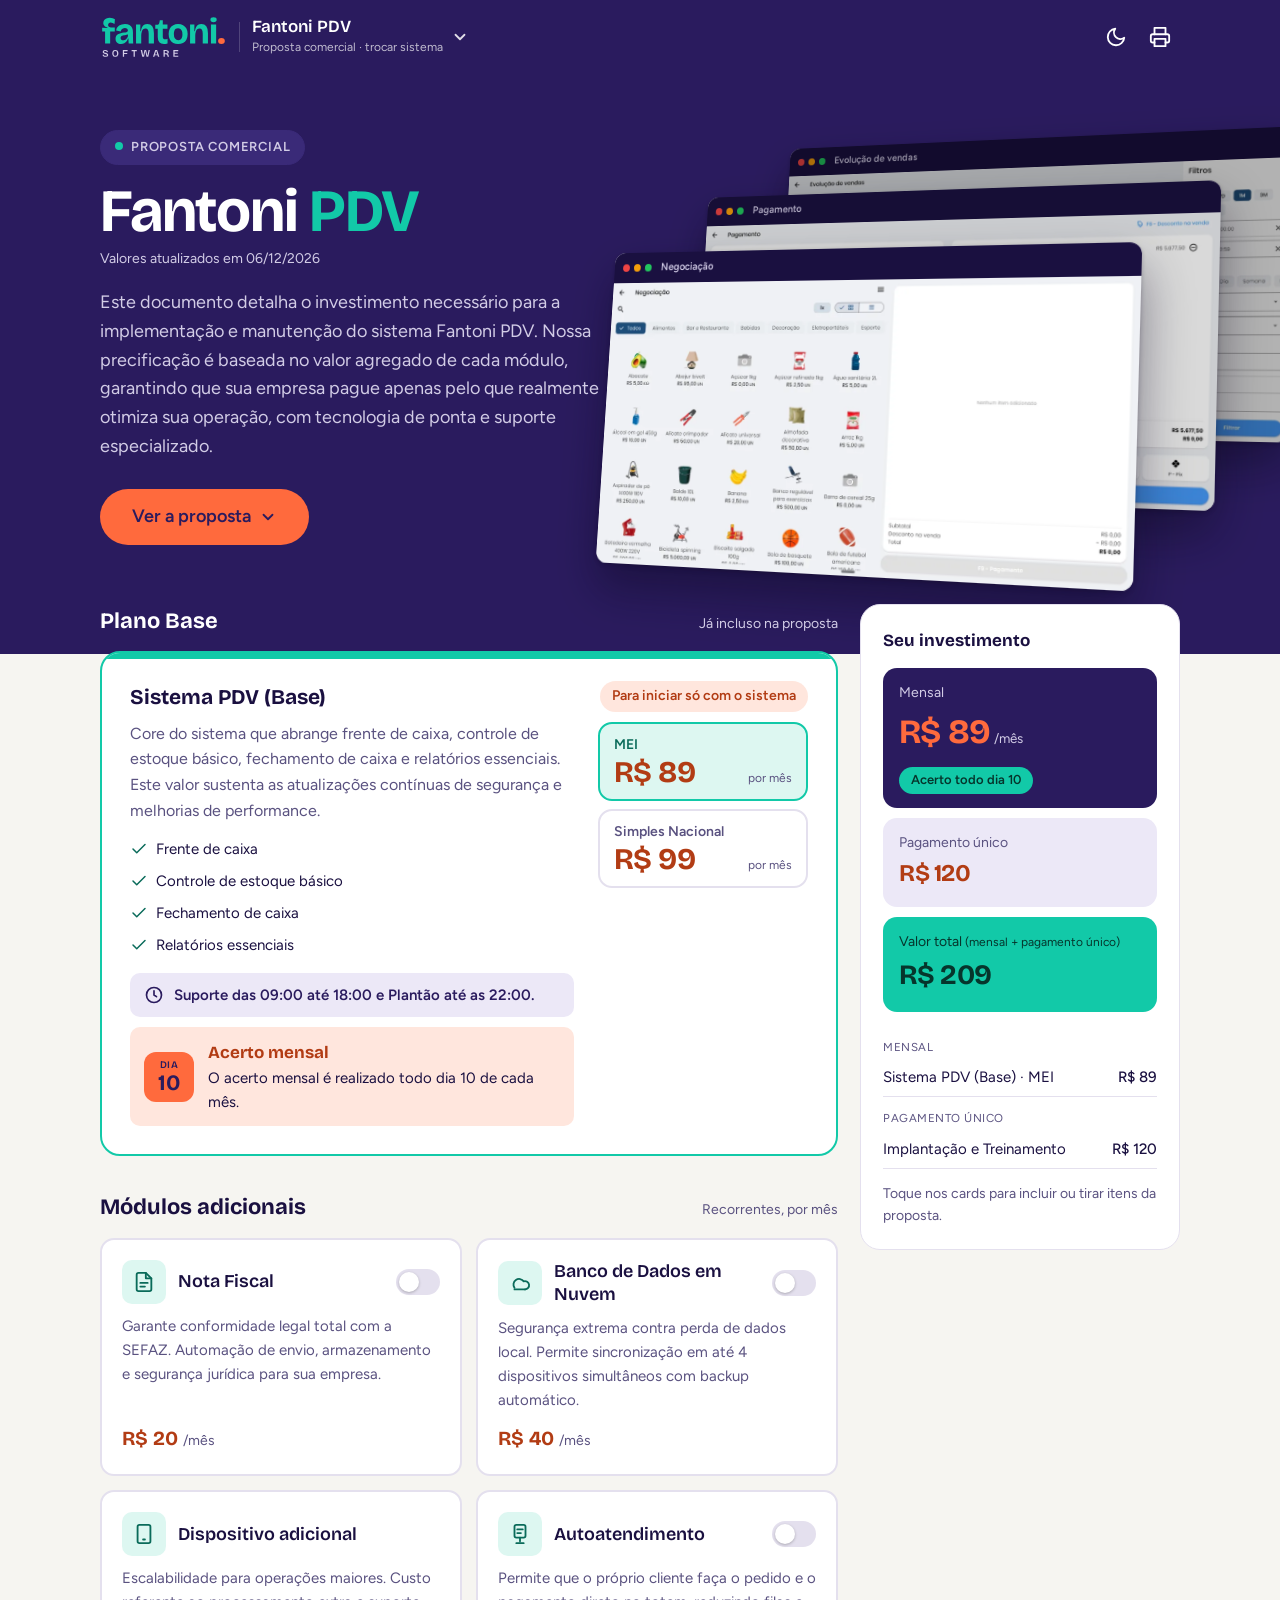
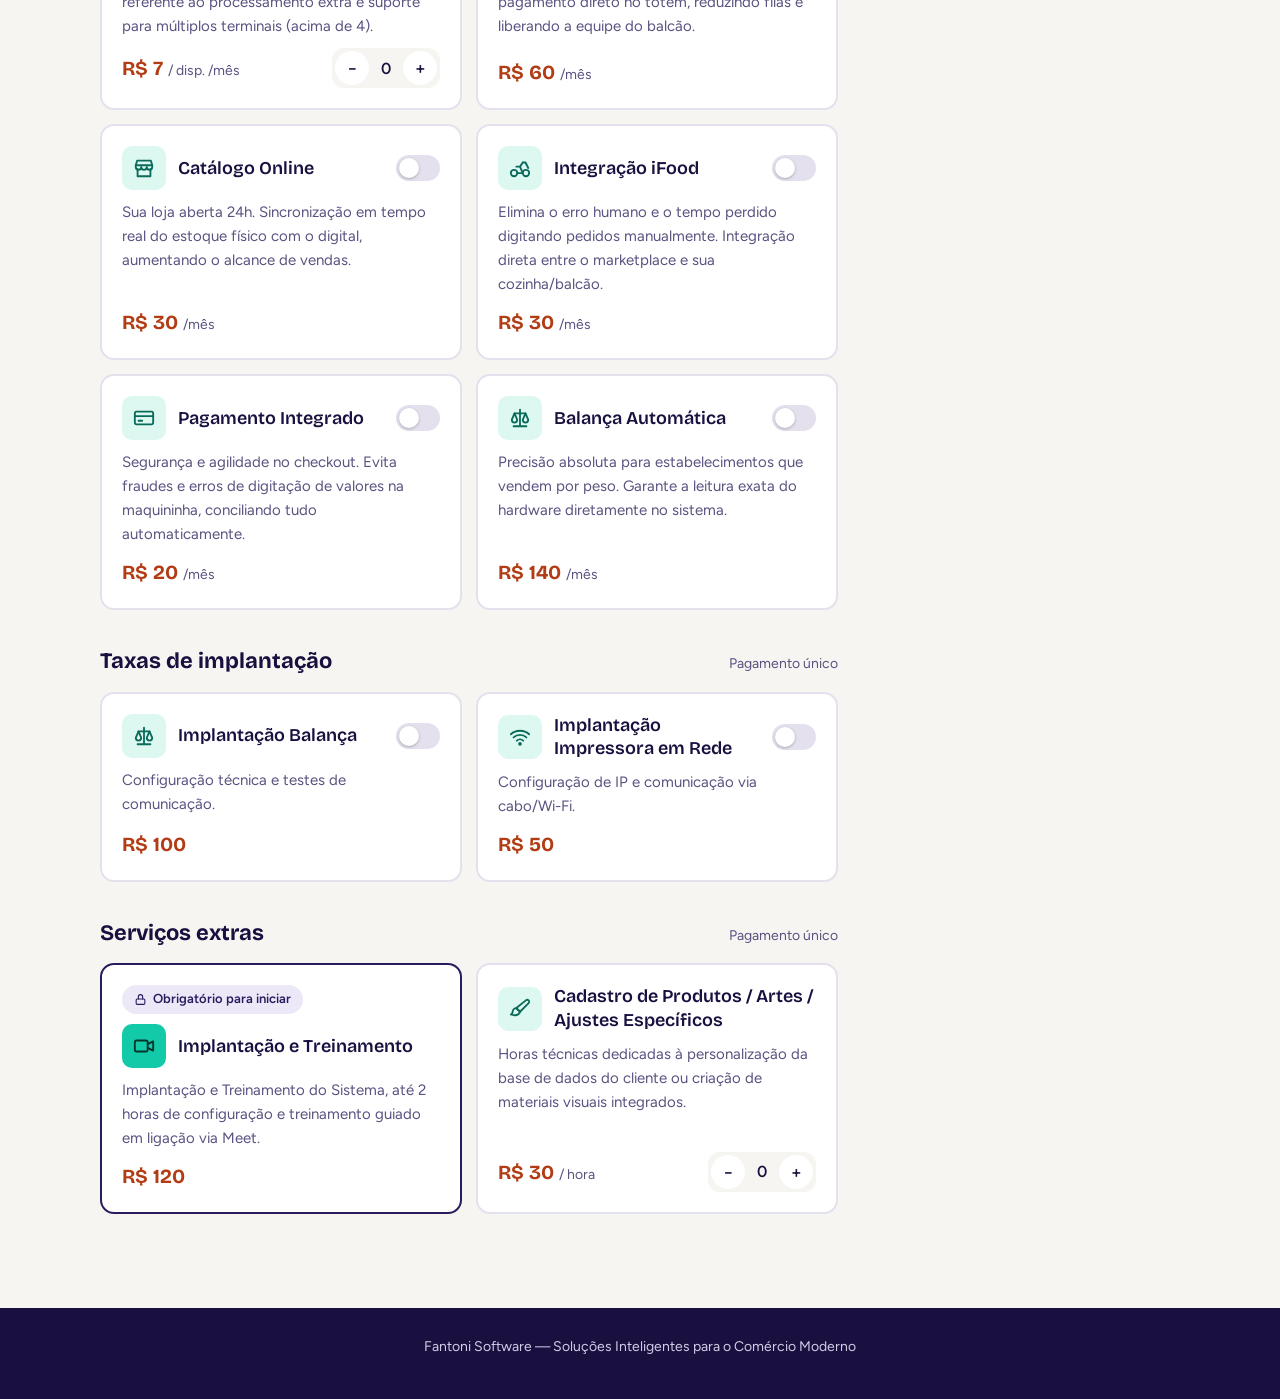
==== commit 5d4866cc: "Visual novo: design system da Fantoni Software Tokens oficiais (verde-água, roxo e laranja), Bricola" ====
--- a/docs/index.html
+++ b/docs/index.html
@@ -10,25 +10,25 @@
 </script>
 <link rel="preconnect" href="https://fonts.googleapis.com">
 <link rel="preconnect" href="https://fonts.gstatic.com" crossorigin>
-<link href="https://fonts.googleapis.com/css2?family=Inter:wght@400;500;600;700&family=Outfit:wght@500;600;700;800&display=swap" rel="stylesheet">
+<link href="https://fonts.googleapis.com/css2?family=Bricolage+Grotesque:opsz,wght@12..96,600;12..96,700&family=Figtree:wght@400;500;600;700&display=swap" rel="stylesheet">
+<link rel="icon" href="[data-uri]" type="image/svg+xml">
 <style>
-/* Cores — tema claro por padrão, escuro segue o Windows a menos que a pessoa escolha no botão do topo */
-/* Cores e fontes da Fantoni Software (as mesmas do site fantonisoftware.com.br) */
+/* Design system da Fantoni Software (tokens de fantoni-design-system-2026-11-12):
+   verde-água 60% · roxo 30% · laranja 10% (só no que se clica ou se compra). Sem degradê, brilho ou sombra colorida.
+   Tema claro por padrão; o escuro segue o Windows, a menos que a pessoa escolha no botão do topo. */
 :root {
-  --bg: #f1f5f9; --surface: #fff; --line: #e2e8f0; --text: #1e293b; --muted: #64748b; --raio: 18px;
-  --topo: #0f172a; --cor: #1d4ed8; --cor2: #3b82f6; --cor-suave: #eff6ff; --ok: #22c55e; --ambar: #f59e0b;
-  --sombra: 0 6px 24px rgba(15, 23, 42, .07);
-  --titulo: Outfit, Inter, system-ui, sans-serif;
-  --brilho1: #1d4ed8; --brilho2: #2563eb; --botao: #2563eb; --botao-sombra: rgba(37,99,235,.4);
+  --bg: #f6f5f1; --surface: #ffffff; --line: #e4e0ee; --text: #1a1040; --muted: #5a5280; --raio: 14px;
+  --topo: #2a1b5e; --roxo-elevado: #3a2a78; --on-roxo-suave: #d2cce6; --roxo-texto: #2a1b5e; --lilas: #ece8f7;
+  --marca: #12c9a8; --on-marca: #06352c; --cor: #0a6b5a; --cor-suave: #ddf7f1;
+  --laranja: #ff6a3d; --laranja-hover: #f2582a; --on-laranja: #2a1b5e; --laranja-texto: #b23c14; --laranja-suave: #ffe6dd;
+  --sombra: none; --sombra-tela: 0 2px 4px rgba(10,6,32,.25), 0 24px 48px rgba(10,6,32,.45);
+  --titulo: "Bricolage Grotesque", "Trebuchet MS", system-ui, sans-serif;
+  --texto: Figtree, "Segoe UI", system-ui, sans-serif;
 }
 @media (prefers-color-scheme: dark) {
-  :root:not([data-tema="claro"]) { --bg: #0b1120; --surface: #162033; --line: #24324a; --text: #e2e8f0; --muted: #94a3b8; --topo: #0f172a; --cor: #3b82f6; --cor2: #60a5fa; --cor-suave: #172554; --sombra: none; }
-}
-:root[data-tema="escuro"] { --bg: #0b1120; --surface: #162033; --line: #24324a; --text: #e2e8f0; --muted: #94a3b8; --topo: #0f172a; --cor: #3b82f6; --cor2: #60a5fa; --cor-suave: #172554; --sombra: none; }
-/* Link PRO: mesma página em laranja (como no site de vídeos) */
-:root[data-sistema="linkpro"] { --cor: #e8650f; --cor2: #fb8a3c; --cor-suave: #fff1e6; --brilho1: #c2410c; --brilho2: #ea580c; --botao: #ea580c; --botao-sombra: rgba(234,88,12,.4); }
-@media (prefers-color-scheme: dark) { :root[data-sistema="linkpro"]:not([data-tema="claro"]) { --cor: #ff8a3d; --cor2: #fdba74; --cor-suave: #3a2416; } }
-:root[data-sistema="linkpro"][data-tema="escuro"] { --cor: #ff8a3d; --cor2: #fdba74; --cor-suave: #3a2416; }
+  :root:not([data-tema="claro"]) { --bg: #120b2e; --surface: #1e1450; --line: #3a2a78; --text: #f4f2fa; --muted: #b9b0d9; --roxo-texto: #c9bef5; --lilas: #2e2266; --cor: #3fe0c2; --cor-suave: #0b3f38; --laranja-hover: #ff8259; --on-laranja: #1a1040; --laranja-texto: #ff8a63; --laranja-suave: #4a1d0f; }
+}
+:root[data-tema="escuro"] { --bg: #120b2e; --surface: #1e1450; --line: #3a2a78; --text: #f4f2fa; --muted: #b9b0d9; --roxo-texto: #c9bef5; --lilas: #2e2266; --cor: #3fe0c2; --cor-suave: #0b3f38; --laranja-hover: #ff8259; --on-laranja: #1a1040; --laranja-texto: #ff8a63; --laranja-suave: #4a1d0f; }
 .lua { display: none; }
 :root[data-tema="claro"] .sol { display: none; }
 :root[data-tema="claro"] .lua { display: block; }
@@ -37,7 +37,7 @@
 
 * { box-sizing: border-box; }
 html { scroll-behavior: smooth; }
-body { margin: 0; background: var(--bg); color: var(--text); font: 15px/1.6 Inter, system-ui, "Segoe UI", sans-serif; transition: background .3s; }
+body { margin: 0; background: var(--bg); color: var(--text); font: 16px/1.6 var(--texto); transition: background .3s; }
 button { font: inherit; color: inherit; cursor: pointer; }
 .wrap { max-width: 1120px; margin: 0 auto; padding: 0 20px; }
 
@@ -45,7 +45,7 @@
 .barra { background: var(--topo); color: #fff; position: sticky; top: 0; z-index: 20; }
 .barra .wrap { height: 74px; display: flex; align-items: center; justify-content: space-between; }
 .marca { display: flex; align-items: center; gap: 12px; }
-.marca .logo { height: 60px; margin: 0 -6px; width: auto; display: block; }
+.marca .logo { height: 44px; width: auto; display: block; }
 .marca .sep { width: 1px; height: 30px; background: rgba(255,255,255,.18); }
 .marca b { display: block; font-family: var(--titulo); font-weight: 600; font-size: 17px; line-height: 1.2; }
 .marca small { display: block; font-size: 12px; opacity: .7; }
@@ -55,14 +55,14 @@
 .barra .nome-site { gap: 8px; align-items: center; padding: 6px 10px; margin-left: -10px; text-align: left; }
 .nome-site .seta { transition: transform .15s; opacity: .85; flex: none; }
 .nome-site[aria-expanded="true"] .seta { transform: rotate(180deg); }
-.menu-sistemas { position: absolute; top: calc(100% + 10px); left: -10px; z-index: 30; width: 300px; background: var(--surface); color: var(--text); border-radius: 14px; padding: 8px; box-shadow: 0 10px 30px rgba(0,0,0,.25); display: none; }
+.menu-sistemas { position: absolute; top: calc(100% + 10px); left: -10px; z-index: 30; width: 300px; background: var(--surface); color: var(--text); border: 1px solid var(--line); border-radius: var(--raio); padding: 8px; box-shadow: 0 8px 24px rgba(26,16,64,.16); display: none; }
 .menu-sistemas.aberto { display: block; animation: entra .15s ease; }
 .menu-sistemas .rotulo { font-size: 11.5px; color: var(--muted); padding: 4px 10px 6px; text-transform: uppercase; letter-spacing: .5px; }
 .menu-sistemas a { display: flex; align-items: center; gap: 12px; padding: 10px; border-radius: 10px; color: inherit; text-decoration: none; }
 .menu-sistemas a:hover { background: var(--bg); }
-.menu-sistemas .bola { width: 36px; height: 36px; border-radius: 10px; flex: none; display: grid; place-items: center; color: #fff; font-weight: 700; font-size: 12px; font-family: var(--titulo); }
-.menu-sistemas .bola.pdv { background: #1d4ed8; }
-.menu-sistemas .bola.linkpro { background: #e8650f; }
+.menu-sistemas .bola { width: 36px; height: 36px; border-radius: 10px; flex: none; display: grid; place-items: center; font-weight: 700; font-size: 12px; font-family: var(--titulo); }
+.menu-sistemas .bola.pdv { background: #2a1b5e; color: #12c9a8; }
+.menu-sistemas .bola.linkpro { background: #12c9a8; color: #06352c; }
 .menu-sistemas .n1 { font-weight: 600; font-size: 14.5px; display: block; }
 .menu-sistemas .n2 { font-size: 12px; color: var(--muted); display: block; }
 .menu-sistemas .atual { margin-left: auto; font-size: 11px; color: var(--cor); font-weight: 600; }
@@ -73,23 +73,18 @@
 .aguardando b { display: block; color: var(--text); font-family: var(--titulo); font-size: 16px; font-weight: 600; }
 .acoes { display: flex; gap: 4px; }
 .barra button { border: 0; background: none; color: #fff; padding: 9px; border-radius: 10px; display: flex; }
-.barra button:hover { background: rgba(255,255,255,.14); }
+.barra button:hover { background: var(--roxo-elevado); }
+.barra button:focus-visible, .cta:focus-visible, .item:focus-visible, .regime:focus-visible { outline: 3px solid var(--marca); outline-offset: 3px; }
 
 /* abertura */
 .hero { position: relative; overflow: hidden; background: var(--topo); color: #fff; padding: 56px 0 90px; }
 .hero .wrap { position: relative; }
-.bolhas i { position: absolute; border-radius: 50%; filter: blur(60px); opacity: .55; animation: flutua 14s ease-in-out infinite alternate; }
-.bolhas i:nth-child(1) { width: 420px; height: 420px; background: var(--brilho1); top: -140px; right: -80px; }
-.bolhas i:nth-child(2) { width: 300px; height: 300px; background: var(--brilho2); bottom: -180px; left: 8%; animation-delay: -5s; opacity: .4; }
-.bolhas i:nth-child(3) { width: 200px; height: 200px; background: #22c55e; top: 35%; right: 28%; animation-delay: -9s; opacity: .14; }
-.grade-fundo { position: absolute; inset: 0; background-image: linear-gradient(rgba(255,255,255,.05) 1px, transparent 1px), linear-gradient(90deg, rgba(255,255,255,.05) 1px, transparent 1px); background-size: 44px 44px; mask-image: radial-gradient(ellipse at 70% 30%, #000 20%, transparent 75%); -webkit-mask-image: radial-gradient(ellipse at 70% 30%, #000 20%, transparent 75%); }
-@keyframes flutua { to { transform: translate(40px, 30px) scale(1.12); } }
-.selo { display: table; font-size: 12px; font-weight: 600; letter-spacing: .8px; text-transform: uppercase; background: rgba(255,255,255,.06); border: 1px solid rgba(255,255,255,.18); padding: 6px 14px; border-radius: 99px; }
-.selo i { display: inline-block; width: 7px; height: 7px; border-radius: 50%; background: var(--ok); margin-right: 8px; vertical-align: 1px; box-shadow: 0 0 0 0 rgba(34,197,94,.6); animation: brilha 2s infinite; }
-@keyframes brilha { 70% { box-shadow: 0 0 0 7px rgba(34,197,94,0); } 100% { box-shadow: 0 0 0 0 rgba(34,197,94,0); } }
-.hero h1 { font-family: var(--titulo); font-size: clamp(32px, 6vw, 58px); font-weight: 800; margin: 14px 0 4px; letter-spacing: -.8px; line-height: 1.12; }
-.hero .data { margin: 0 0 18px; opacity: .7; font-size: 14px; }
-.hero .intro { max-width: 680px; margin: 0; opacity: .9; font-size: 15.5px; }
+.selo { display: table; font-size: 13px; font-weight: 600; letter-spacing: .8px; text-transform: uppercase; color: var(--on-roxo-suave); border: 1px solid var(--roxo-elevado); background: var(--roxo-elevado); padding: 6px 14px; border-radius: 999px; }
+.selo i { display: inline-block; width: 8px; height: 8px; border-radius: 50%; background: var(--marca); margin-right: 8px; vertical-align: 1px; }
+.hero h1 { font-family: var(--titulo); font-size: clamp(34px, 6vw, 60px); font-weight: 700; margin: 14px 0 4px; letter-spacing: -.02em; line-height: 1.08; }
+.hero h1 em { font-style: normal; color: var(--marca); }
+.hero .data { margin: 0 0 18px; color: var(--on-roxo-suave); font-size: 14px; }
+.hero .intro { max-width: 680px; margin: 0; color: var(--on-roxo-suave); font-size: 18px; }
 
 /* telas do sistema em 3D, à direita da abertura */
 .telas-3d { display: none; }
@@ -97,11 +92,11 @@
 .hero.com-telas .wrap > :not(.telas-3d) { max-width: 47%; position: relative; z-index: 1; }
 .hero.com-telas .telas-3d { display: block; position: absolute; top: -24px; right: -70px; width: 60%; height: 470px; perspective: 1600px; }
 .tela { position: absolute; margin: 0; width: 84%; transform: var(--giro); transition: transform .9s ease, top .9s ease, right .9s ease, left .9s ease, filter .9s ease; }
-.tela .cartao { border-radius: 12px; overflow: hidden; background: #fff; box-shadow: 0 30px 60px rgba(0,0,0,.45), 0 0 0 1px rgba(255,255,255,.08); animation: paira 7s ease-in-out infinite alternate; }
+.tela .cartao { border-radius: 12px; overflow: hidden; background: #fff; box-shadow: var(--sombra-tela); animation: paira 7s ease-in-out infinite alternate; }
 .tela img, .tela .vazia { display: block; width: 100%; }
 .tela .vazia { aspect-ratio: 16 / 10; }
-.tela .vazia { display: grid; place-items: center; background: linear-gradient(135deg, #f8fafc, #e2e8f0); color: #64748b; font-size: 13px; font-weight: 600; }
-.janela { display: flex; align-items: center; gap: 5px; padding: 7px 10px; background: #1e293b; color: #cbd5e1; font-size: 11px; font-weight: 600; }
+.tela .vazia { display: grid; place-items: center; background: #f6f5f1; color: #5a5280; font-size: 13px; font-weight: 600; }
+.janela { display: flex; align-items: center; gap: 5px; padding: 7px 10px; background: #1a1040; color: #d2cce6; font-size: 11px; font-weight: 600; }
 .janela i { width: 8px; height: 8px; border-radius: 50%; background: #ef4444; }
 .janela i:nth-child(2) { background: #f59e0b; }
 .janela i:nth-child(3) { background: #22c55e; margin-right: 6px; }
@@ -111,8 +106,8 @@
 @keyframes paira { to { transform: translateY(-14px); } }
 .telas-3d:hover .tela.t3 { transform: rotateY(-12deg) rotateX(5deg) translateZ(-120px) translateX(30px); }
 .telas-3d:hover .tela.t1 { transform: rotateY(-12deg) rotateX(5deg) translateZ(30px) translateX(-30px); }
-.cta { display: inline-flex; align-items: center; gap: 6px; margin-top: 26px; background: var(--botao); color: #fff; box-shadow: 0 8px 24px var(--botao-sombra); text-decoration: none; font-weight: 600; padding: 11px 20px; border-radius: 12px; transition: transform .15s; }
-.cta:hover { transform: translateY(-2px); }
+.cta { display: inline-flex; align-items: center; gap: 8px; margin-top: 28px; min-height: 56px; background: var(--laranja); color: var(--on-laranja); text-decoration: none; font-weight: 600; font-size: 18px; padding: 0 32px; border-radius: 999px; transition: background .15s, transform .15s; }
+.cta:hover { background: var(--laranja-hover); transform: translateY(-2px); }
 
 /* conteúdo + resumo lateral */
 .grade { display: grid; grid-template-columns: 1fr 320px; gap: 22px; margin-top: -50px; position: relative; padding-bottom: 60px; }
@@ -120,93 +115,93 @@
 section { margin-bottom: 34px; scroll-margin-top: 80px; }
 .titulo { display: flex; align-items: baseline; justify-content: space-between; gap: 10px; margin: 0 0 12px; }
 .titulo h2 { font-family: var(--titulo); font-size: 22px; font-weight: 700; margin: 0; }
-.titulo span { color: var(--muted); font-size: 13px; }
-section:first-child .titulo h2, section:first-child .titulo span { color: #fff; }
+.titulo span { color: var(--muted); font-size: 14px; }
+section:first-child .titulo h2 { color: #fff; }
+section:first-child .titulo span { color: var(--on-roxo-suave); }
 
 /* plano base */
-.base { background: var(--surface); border-radius: var(--raio); padding: 26px; box-shadow: var(--sombra); display: grid; grid-template-columns: 1fr auto; gap: 20px; border: 2px solid var(--cor); position: relative; overflow: hidden; }
-.base::before { content: ""; position: absolute; inset: 0 0 auto 0; height: 5px; background: linear-gradient(90deg, var(--cor), var(--cor2)); }
+.base { background: var(--surface); border-radius: 20px; padding: 28px; display: grid; grid-template-columns: 1fr auto; gap: 24px; border: 2px solid var(--marca); position: relative; overflow: hidden; }
+.base::before { content: ""; position: absolute; inset: 0 0 auto 0; height: 6px; background: var(--marca); }
 .base h3 { margin: 0 0 6px; font-family: var(--titulo); font-size: 21px; font-weight: 700; }
-.base p { margin: 0 0 14px; color: var(--muted); font-size: 14px; }
-.base ul { list-style: none; margin: 0; padding: 0; display: grid; grid-template-columns: 1fr 1fr; gap: 8px 16px; }
-.base li { display: flex; gap: 8px; align-items: center; font-size: 14px; }
-.base li svg { color: var(--ok); flex: none; }
-.suporte { margin-top: 16px; display: flex; gap: 10px; align-items: center; background: var(--cor-suave); color: var(--cor); padding: 10px 14px; border-radius: 12px; font-size: 13.5px; font-weight: 500; }
-.acerto { margin-top: 10px; display: flex; gap: 14px; align-items: center; background: #fffbeb; border: 1px solid #fde68a; color: #92400e; padding: 10px 14px; border-radius: 12px; font-size: 13.5px; }
-.acerto b { display: block; font-family: var(--titulo); font-size: 15px; color: #78350f; }
-.acerto .dia { flex: none; width: 50px; height: 50px; border-radius: 12px; background: var(--ambar); color: #fff; display: grid; place-content: center; text-align: center; font-family: var(--titulo); font-weight: 800; font-size: 22px; line-height: 1; box-shadow: 0 6px 16px rgba(245,158,11,.35); }
+.base p { margin: 0 0 14px; color: var(--muted); font-size: 16px; }
+.base ul { list-style: none; margin: 0; padding: 0; display: grid; grid-template-columns: repeat(auto-fill, minmax(220px, 1fr)); gap: 8px 16px; }
+.base li { display: flex; gap: 8px; align-items: center; font-size: 15px; }
+.base li svg { color: var(--cor); flex: none; }
+.suporte { margin-top: 16px; display: flex; gap: 10px; align-items: center; background: var(--lilas); color: var(--roxo-texto); padding: 10px 14px; border-radius: 10px; font-size: 15px; font-weight: 600; }
+.acerto { margin-top: 10px; display: flex; gap: 14px; align-items: center; background: var(--laranja-suave); color: var(--text); padding: 12px 14px; border-radius: 10px; font-size: 15px; }
+.acerto b { display: block; font-family: var(--titulo); font-size: 17px; color: var(--laranja-texto); }
+.acerto .dia { flex: none; width: 50px; height: 50px; border-radius: 12px; background: var(--laranja); color: var(--on-laranja); display: grid; place-content: center; text-align: center; font-family: var(--titulo); font-weight: 700; font-size: 22px; line-height: 1; }
 .acerto .dia small { font-size: 10px; font-weight: 600; text-transform: uppercase; letter-spacing: .5px; margin-bottom: 2px; }
-.total .dia10 { display: inline-block; margin-top: 6px; font-style: normal; font-size: 12px; font-weight: 600; background: var(--ambar); color: #fff; padding: 3px 10px; border-radius: 99px; }
-@media (prefers-color-scheme: dark) { :root:not([data-tema="claro"]) .acerto { background: #2a1f0a; border-color: #78350f; color: #fcd34d; } :root:not([data-tema="claro"]) .acerto b { color: #fde68a; } }
-:root[data-tema="escuro"] .acerto { background: #2a1f0a; border-color: #78350f; color: #fcd34d; }
-:root[data-tema="escuro"] .acerto b { color: #fde68a; }
+.total .dia10 { display: inline-block; margin-top: 8px; font-style: normal; font-size: 13px; font-weight: 600; background: var(--marca); color: var(--on-marca); padding: 3px 12px; border-radius: 999px; }
 .preco-base { text-align: right; display: flex; flex-direction: column; align-items: flex-end; }
-.preco-base .oferta { display: inline-block; font-size: 12px; font-weight: 600; background: var(--ok); color: #fff; padding: 4px 12px; border-radius: 99px; margin-bottom: 10px; box-shadow: 0 4px 14px rgba(34,197,94,.35); }
+.preco-base .oferta { display: inline-block; font-size: 14px; font-weight: 600; background: var(--laranja-suave); color: var(--laranja-texto); padding: 4px 12px; border-radius: 999px; margin-bottom: 10px; }
 .regimes { display: flex; flex-direction: column; gap: 8px; width: 210px; }
 .regime { border: 2px solid var(--line); background: var(--surface); border-radius: 14px; padding: 10px 14px; display: grid; grid-template-columns: 1fr auto; align-items: baseline; text-align: left; transition: border-color .2s, background .2s; }
-.regime span { font-weight: 600; font-size: 13.5px; grid-column: 1 / -1; color: var(--muted); }
-.regime b { font-family: var(--titulo); font-size: 30px; font-weight: 700; letter-spacing: -.6px; line-height: 1.1; }
+.regime span { font-weight: 600; font-size: 14px; grid-column: 1 / -1; color: var(--muted); }
+.regime b { font-family: var(--titulo); font-size: 30px; font-weight: 700; letter-spacing: -.02em; line-height: 1.1; color: var(--laranja-texto); }
 .regime small { color: var(--muted); font-size: 12px; text-align: right; }
-.regime:hover { border-color: var(--cor2); }
-.preco-unico { width: 210px; border: 2px solid var(--cor); background: var(--cor-suave); border-radius: 14px; padding: 12px 14px; display: flex; flex-direction: column; text-align: left; }
-.preco-unico span { font-weight: 600; font-size: 13.5px; color: var(--cor); }
-.preco-unico b { font-family: var(--titulo); font-size: 34px; font-weight: 700; letter-spacing: -.6px; line-height: 1.15; }
+.regime:hover { border-color: var(--marca); }
+.preco-unico { width: 210px; border: 2px solid var(--marca); background: var(--cor-suave); border-radius: 14px; padding: 12px 14px; display: flex; flex-direction: column; text-align: left; }
+.preco-unico span { font-weight: 600; font-size: 14px; color: var(--cor); }
+.preco-unico b { font-family: var(--titulo); font-size: 34px; font-weight: 700; letter-spacing: -.02em; line-height: 1.15; color: var(--laranja-texto); }
 .preco-unico small { color: var(--muted); font-size: 12px; }
-.preco-unico em { font-style: normal; font-size: 12px; color: var(--muted); margin-top: 8px; padding-top: 8px; border-top: 1px solid var(--line); }
-.regime[aria-checked="true"] { border-color: var(--cor); background: var(--cor-suave); }
+.preco-unico em { font-style: normal; font-size: 13px; color: var(--muted); margin-top: 8px; padding-top: 8px; border-top: 1px solid var(--line); }
+.regime[aria-checked="true"] { border-color: var(--marca); background: var(--cor-suave); }
 .regime[aria-checked="true"] span { color: var(--cor); }
 
 /* cards de itens */
 .itens { display: grid; grid-template-columns: repeat(2, 1fr); gap: 14px; }
-.item { background: var(--surface); border: 2px solid transparent; border-radius: var(--raio); padding: 18px; text-align: left; box-shadow: var(--sombra); display: flex; flex-direction: column; gap: 10px; transition: border-color .2s, transform .2s; position: relative; }
+.item { background: var(--surface); border: 2px solid var(--line); border-radius: var(--raio); padding: 20px; text-align: left; display: flex; flex-direction: column; gap: 10px; transition: border-color .2s, transform .2s; position: relative; }
 .item:hover { transform: translateY(-3px); }
-.item.on { border-color: var(--cor); }
-.item.obrigatorio { cursor: default; border-color: var(--ok); }
+.item.on { border-color: var(--marca); }
+.item.obrigatorio { cursor: default; border-color: var(--roxo-texto); }
 .item.obrigatorio:hover { transform: none; }
-.item.obrigatorio .ico { background: var(--ok); color: #fff; }
-.selo-obrig { align-self: flex-start; display: inline-flex; align-items: center; gap: 5px; font-size: 11.5px; font-weight: 600; background: var(--ok); color: #fff; padding: 3px 10px; border-radius: 99px; }
+.item.obrigatorio .ico { background: var(--lilas); color: var(--roxo-texto); }
+.selo-obrig { align-self: flex-start; display: inline-flex; align-items: center; gap: 6px; font-size: 13px; font-weight: 600; background: var(--lilas); color: var(--roxo-texto); padding: 4px 12px; border-radius: 999px; }
 .item .cab { display: flex; align-items: center; gap: 12px; }
-.item .ico { width: 44px; height: 44px; flex: none; border-radius: 13px; background: var(--cor-suave); color: var(--cor); display: grid; place-items: center; transition: background .2s, color .2s; }
-.item.on .ico { background: linear-gradient(135deg, var(--cor), var(--cor2)); color: #fff; }
-.item h4 { margin: 0; font-family: var(--titulo); font-size: 16.5px; font-weight: 600; line-height: 1.3; flex: 1; }
-.item p { margin: 0; color: var(--muted); font-size: 13.5px; flex: 1; }
-.item h4 .tag { display: inline-block; margin-left: 6px; vertical-align: 2px; font-family: Inter, sans-serif; font-size: 11px; font-weight: 600; color: var(--cor); background: var(--cor-suave); padding: 2px 8px; border-radius: 99px; }
-.nota-grupo { margin: -4px 0 12px; color: var(--muted); font-size: 13.5px; }
+.item .ico { width: 44px; height: 44px; flex: none; border-radius: 10px; background: var(--cor-suave); color: var(--cor); display: grid; place-items: center; transition: background .2s, color .2s; }
+.item.on .ico { background: var(--marca); color: var(--on-marca); }
+.item h4 { margin: 0; font-family: var(--titulo); font-size: 18px; font-weight: 600; line-height: 1.3; flex: 1; }
+.item p { margin: 0; color: var(--muted); font-size: 15px; flex: 1; }
+.item h4 .tag { display: inline-block; margin-left: 6px; vertical-align: 2px; font-family: var(--texto); font-size: 12px; font-weight: 600; color: var(--cor); background: var(--cor-suave); padding: 2px 10px; border-radius: 999px; }
+.nota-grupo { margin: -4px 0 14px; color: var(--muted); font-size: 16px; }
 .item .pe { display: flex; align-items: center; justify-content: space-between; gap: 10px; }
-.item .valor { font-family: var(--titulo); font-weight: 700; font-size: 19px; }
-.item .valor small { font-weight: 400; color: var(--muted); font-size: 12.5px; }
+.item .valor { font-family: var(--titulo); font-weight: 700; font-size: 20px; color: var(--laranja-texto); }
+.item .valor small { font-family: var(--texto); font-weight: 400; color: var(--muted); font-size: 14px; }
 .chave { width: 44px; height: 26px; border-radius: 99px; background: var(--line); position: relative; flex: none; transition: background .2s; }
 .chave::after { content: ""; position: absolute; top: 3px; left: 3px; width: 20px; height: 20px; border-radius: 50%; background: #fff; box-shadow: 0 1px 3px rgba(0,0,0,.25); transition: transform .2s; }
-.item.on .chave { background: var(--cor); }
+.item.on .chave { background: var(--marca); }
 .item.on .chave::after { transform: translateX(18px); }
 .qtd { display: flex; align-items: center; gap: 4px; background: var(--bg); border-radius: 12px; padding: 3px; }
-.qtd button { border: 0; background: var(--surface); width: 30px; height: 30px; border-radius: 9px; font-size: 17px; font-weight: 600; line-height: 1; }
+.qtd button { border: 0; background: var(--surface); width: 34px; height: 34px; border-radius: 999px; font-size: 17px; font-weight: 600; line-height: 1; }
 .qtd button:hover { color: var(--cor); }
 .qtd span { min-width: 26px; text-align: center; font-weight: 600; }
 
 /* resumo */
 .resumo { position: relative; }
-.caixa { position: sticky; top: 86px; background: var(--surface); border-radius: var(--raio); padding: 22px; box-shadow: var(--sombra); }
+.caixa { position: sticky; top: 86px; background: var(--surface); border: 1px solid var(--line); border-radius: 20px; padding: 22px; }
 .caixa h3 { margin: 0 0 14px; font-family: var(--titulo); font-size: 17px; font-weight: 700; }
-.total { background: linear-gradient(135deg, var(--cor), var(--cor2)); color: #fff; border-radius: 14px; padding: 14px 16px; }
-.total span { display: block; font-size: 12.5px; opacity: .85; }
-.total b { font-family: var(--titulo); font-size: 32px; font-weight: 700; letter-spacing: -.6px; }
-.total small { opacity: .85; margin-left: 3px; }
-.total.unico { background: var(--cor-suave); color: var(--text); margin-top: 10px; }
-.total.unico b { font-size: 22px; color: var(--cor); }
-.total.geral { background: var(--topo); margin-top: 10px; border: 1px solid var(--line); }
-.total.geral span small { opacity: .75; font-size: 11px; margin: 0; }
-.total.geral b { font-size: 26px; }
-.caixa ul { list-style: none; margin: 14px 0 0; padding: 0; font-size: 13.5px; }
+.total { background: var(--topo); color: #fff; border-radius: var(--raio); padding: 14px 16px; }
+.total span { display: block; font-size: 14px; color: var(--on-roxo-suave); }
+.total b { font-family: var(--titulo); font-size: 34px; font-weight: 700; letter-spacing: -.02em; color: var(--laranja); }
+.total small { color: var(--on-roxo-suave); margin-left: 3px; }
+.total.unico { background: var(--lilas); color: var(--text); margin-top: 10px; }
+.total.unico span { color: var(--muted); }
+.total.unico b { font-size: 24px; color: var(--laranja-texto); }
+.total.geral { background: var(--marca); color: var(--on-marca); margin-top: 10px; }
+.total.geral span { color: var(--on-marca); }
+.total.geral span small { color: var(--on-marca); font-size: 12px; margin: 0; }
+.total.geral b { font-size: 28px; color: var(--on-marca); }
+.caixa ul { list-style: none; margin: 14px 0 0; padding: 0; font-size: 15px; }
 .caixa li { display: flex; justify-content: space-between; gap: 10px; padding: 7px 0; border-bottom: 1px solid var(--line); animation: entra .25s ease; }
 .caixa li span:last-child { white-space: nowrap; font-weight: 500; }
 .caixa li.grupo { border: 0; padding: 12px 0 2px; font-size: 11.5px; text-transform: uppercase; letter-spacing: .5px; color: var(--muted); animation: none; }
 @keyframes entra { from { opacity: 0; transform: translateX(-6px); } }
-.dica { margin: 14px 0 0; font-size: 12.5px; color: var(--muted); }
+.dica { margin: 14px 0 0; font-size: 14px; color: var(--muted); }
 .pulsa { animation: pulsa .35s ease; }
 @keyframes pulsa { 50% { transform: scale(1.06); } }
 
-.rodape { padding: 26px 0 36px; color: var(--muted); font-size: 13px; text-align: center; border-top: 1px solid var(--line); }
+.rodape { padding: 28px 0 40px; background: #1a1040; color: #d2cce6; font-size: 14px; text-align: center; }
 
 /* entrada ao rolar */
 .surge { opacity: 0; transform: translateY(18px); transition: opacity .6s ease, transform .6s ease; }
@@ -226,7 +221,7 @@
   .tela.t1 { top: 19%; left: 2%; --giro: rotateY(-12deg) rotateX(5deg) translateZ(20px); }
   .grade { grid-template-columns: 1fr; }
   .resumo { position: sticky; bottom: 0; z-index: 15; margin: 0 -20px -60px; }
-  .caixa { position: static; border-radius: var(--raio) var(--raio) 0 0; padding: 14px 18px; box-shadow: 0 -6px 24px rgba(0,0,0,.12); display: grid; grid-template-columns: 1fr 1fr; gap: 10px; }
+  .caixa { position: static; border-radius: 20px 20px 0 0; padding: 14px 18px; border-width: 1px 0 0; box-shadow: 0 -4px 16px rgba(26,16,64,.12); display: grid; grid-template-columns: 1fr 1fr; gap: 10px; }
   .caixa h3, .caixa ul, .dica { display: none; }
   .total.unico { margin: 0; }
   .total.geral { grid-column: 1 / -1; margin: 0; display: flex; align-items: center; justify-content: space-between; padding: 10px 16px; }
@@ -236,7 +231,8 @@
   .total.unico b { font-size: 18px; }
 }
 @media (max-width: 600px) {
-  .dica-troca, .marca .sep { display: none; }
+  .dica-troca, .marca .sep, .marca small { display: none; }
+  .marca .logo { height: 34px; }
   .marca { gap: 8px; }
   .menu-sistemas { position: fixed; top: 70px; left: 16px; right: 16px; width: auto; }
   .itens { grid-template-columns: 1fr; }
@@ -253,7 +249,7 @@
 
 /* impressão / PDF: só o que foi escolhido */
 @media print {
-  .barra, .cta, .bolhas, .dica, .chave, .qtd button { display: none !important; }
+  .barra, .cta, .dica, .chave, .qtd button { display: none !important; }
   body { background: #fff; }
   .hero { padding: 20px 0; color: #000; background: none; }
   .selo { background: #eee; }
@@ -269,7 +265,7 @@
 <div class="barra">
   <div class="wrap">
     <div class="marca">
-      <img class="logo" src="[data-uri]" alt="Fantoni Software"><span class="sep"></span>
+      <img class="logo" src="[data-uri]" alt="fantoni. Software"><span class="sep"></span>
       <div class="sistemas">
         <button class="nome-site" id="nome-site" aria-haspopup="true" aria-expanded="false" title="Trocar de sistema">
           <span><b id="nome-sistema">Fantoni PDV</b><small>Proposta comercial<span class="dica-troca"> · trocar sistema</span></small></span>
@@ -291,8 +287,6 @@
 </div>
 
 <header class="hero">
-  <div class="bolhas"><i></i><i></i><i></i></div>
-  <div class="grade-fundo"></div>
   <div class="wrap">
     <div class="telas-3d" id="telas" aria-hidden="true"></div>
     <span class="selo"><i></i>Proposta comercial</span>
@@ -389,11 +383,7 @@
   sigla: "LP",
   descricao: "Gestão e frente de caixa para o seu comércio",
   rodape: "Fantoni Software — Soluções Inteligentes para o Comércio Moderno",
-  // no Link PRO a primeira mensalidade vence 30 dias depois que o cliente começa a usar (não no dia 10)
-  acertoTitulo: "Primeira mensalidade",
-  acerto: "A mensalidade só vence 30 dias depois que você começa a usar. A implantação é paga no fechamento: à vista no PIX ou em até 2x no cartão.",
-  acertoSelo: ["após", "30d"],
-  acertoCurto: "1ª mensalidade em 30 dias",
+  acerto: "O acerto mensal é realizado todo dia 10 de cada mês.",
   intro:
     "Sistema de gestão e frente de caixa para o seu comércio. Você começa pelo Link PRO e adiciona só o que a sua operação usa.",
 
@@ -458,7 +448,7 @@
       id: "implantacao", titulo: "Implantação", sub: "Pagamento único", mensal: false,
       nota: "A Fantoni instala, configura e treina a sua equipe. Você começa a vender com tudo funcionando.",
       itens: [
-        { id: "implantacao", nome: "Implantação Link PRO", preco: 349, obrigatorio: true, icone: "engrenagem", texto: "Instalação no primeiro caixa; configuração fiscal (certificado, NFC-e e NF-e); formas de pagamento e usuários; cadastro de até 100 produtos ou importação de planilha; 1 impressora; treinamento de 2 horas e 7 dias de acompanhamento pelo WhatsApp." },
+        { id: "implantacao", nome: "Implantação Link PRO", preco: 349, obrigatorio: true, icone: "engrenagem", texto: "Instalação no primeiro caixa; configuração fiscal (certificado, NFC-e e NF-e); formas de pagamento e usuários; cadastro de até 100 produtos ou importação de planilha; 1 impressora; treinamento de 2 horas e 7 dias de acompanhamento pelo WhatsApp. Pago no fechamento: à vista no PIX ou em até 2x no cartão." },
       ],
     },
     {
@@ -537,7 +527,8 @@
   escolha = Object.fromEntries(Object.values(TODOS).filter((i) => i.obrigatorio).map((i) => [i.id, 1]));
 
   $("#nome-sistema").textContent = P.nome;
-  $("#titulo").textContent = P.nome;
+  // última palavra do nome em verde-água, como pede o design system ("Fantoni PDV", "Link PRO")
+  $("#titulo").innerHTML = P.nome.replace(/(\S+)$/, "<em>$1</em>");
   $("#data").textContent = "Valores atualizados em " + new Date().toLocaleDateString("pt-BR");
   $("#intro").textContent = P.intro;
   // telas em 3D: a primeira começa na frente e a cada 7 s a da frente vai para trás;
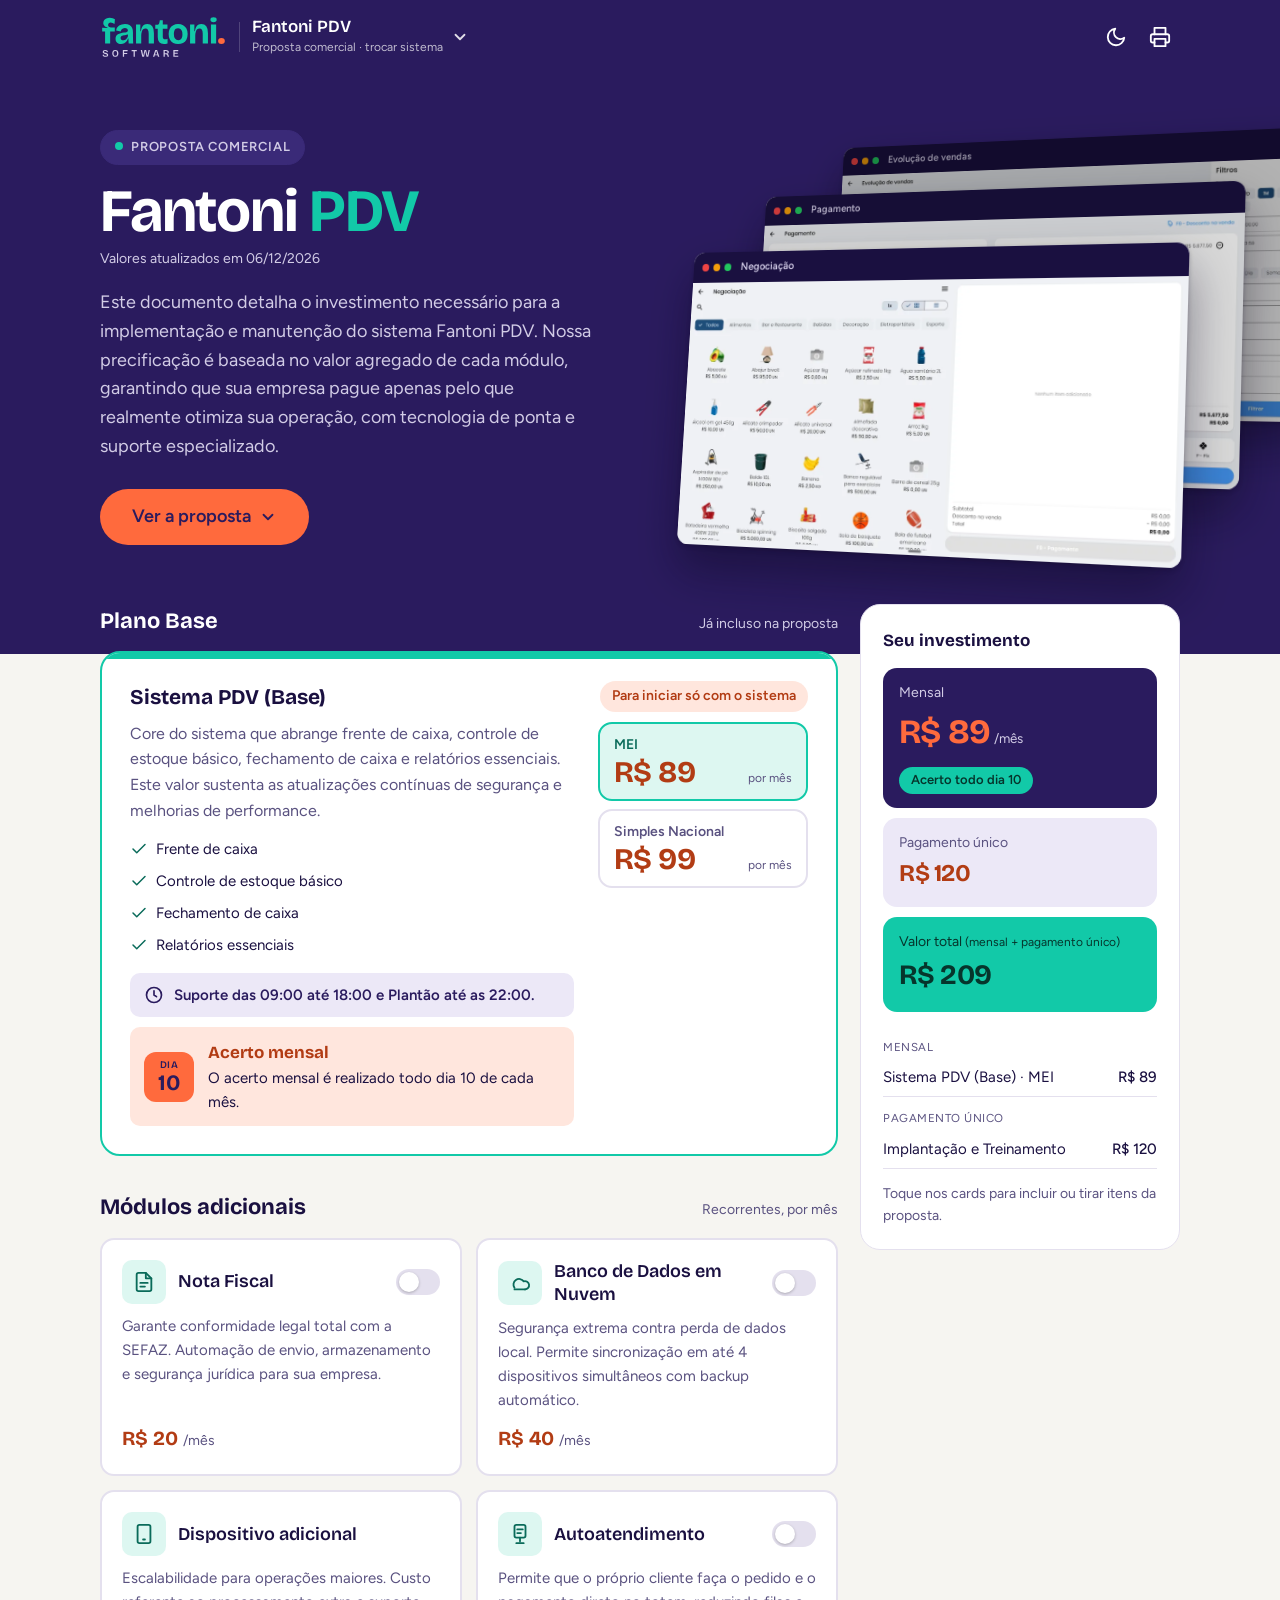
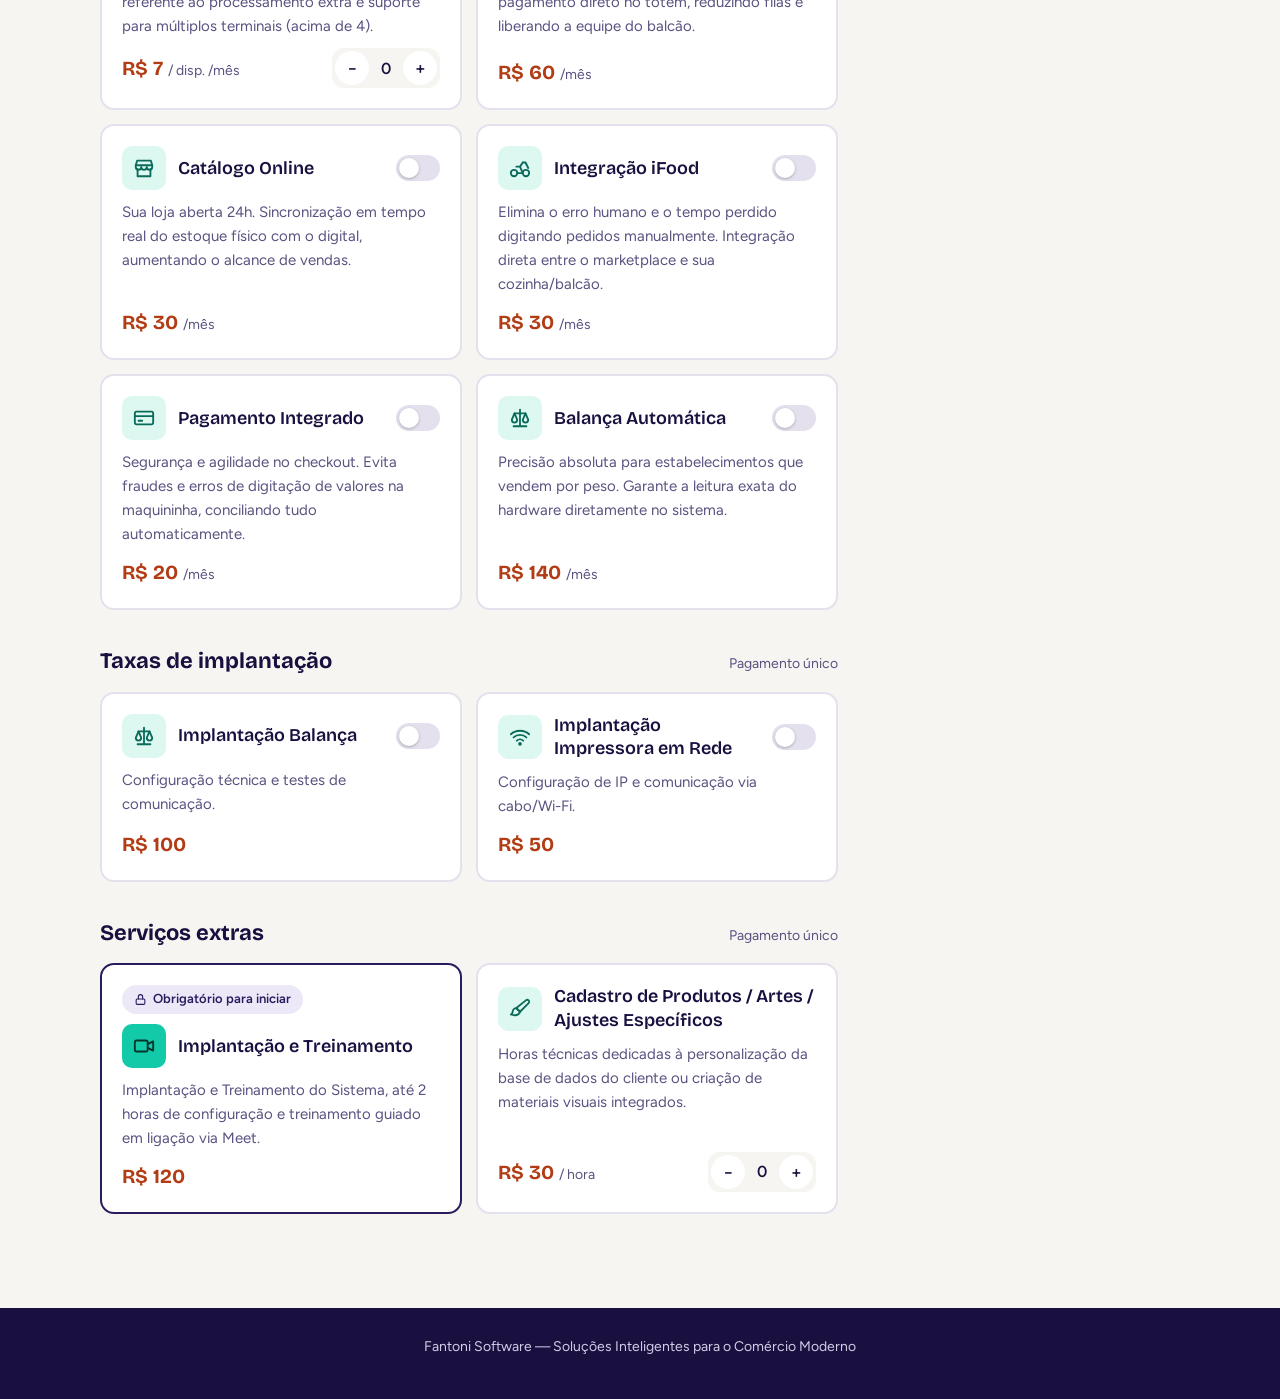
==== commit ae2cc31b: "Abertura: telas atrás do texto e sem deslocamento ao tocar Co-Authored-By: Claude Opus 5.5 <noreply@" ====
--- a/docs/index.html
+++ b/docs/index.html
@@ -89,8 +89,8 @@
 /* telas do sistema em 3D, à direita da abertura */
 .telas-3d { display: none; }
 .hero.com-telas { min-height: 580px; }
-.hero.com-telas .wrap > :not(.telas-3d) { max-width: 47%; position: relative; z-index: 1; }
-.hero.com-telas .telas-3d { display: block; position: absolute; top: -24px; right: -70px; width: 60%; height: 470px; perspective: 1600px; }
+.hero.com-telas .wrap > :not(.telas-3d) { max-width: 46%; position: relative; z-index: 1; }
+.hero.com-telas .telas-3d { display: block; position: absolute; top: -24px; right: -90px; width: 56%; height: 470px; perspective: 1600px; z-index: 0; pointer-events: none; }
 .tela { position: absolute; margin: 0; width: 84%; transform: var(--giro); transition: transform .9s ease, top .9s ease, right .9s ease, left .9s ease, filter .9s ease; }
 .tela .cartao { border-radius: 12px; overflow: hidden; background: #fff; box-shadow: var(--sombra-tela); animation: paira 7s ease-in-out infinite alternate; }
 .tela img, .tela .vazia { display: block; width: 100%; }
@@ -102,10 +102,8 @@
 .janela i:nth-child(3) { background: #22c55e; margin-right: 6px; }
 .tela.t3 { top: 0; right: 0; --giro: rotateY(-20deg) rotateX(7deg) translateZ(-120px); z-index: 1; filter: brightness(.7); }
 .tela.t2 { top: 70px; right: 9%; --giro: rotateY(-20deg) rotateX(7deg) translateZ(-50px); z-index: 2; filter: brightness(.85); }
-.tela.t1 { top: 145px; right: 18%; --giro: rotateY(-20deg) rotateX(7deg) translateZ(30px); z-index: 3; }
+.tela.t1 { top: 145px; right: 15%; --giro: rotateY(-20deg) rotateX(7deg) translateZ(30px); z-index: 3; }
 @keyframes paira { to { transform: translateY(-14px); } }
-.telas-3d:hover .tela.t3 { transform: rotateY(-12deg) rotateX(5deg) translateZ(-120px) translateX(30px); }
-.telas-3d:hover .tela.t1 { transform: rotateY(-12deg) rotateX(5deg) translateZ(30px) translateX(-30px); }
 .cta { display: inline-flex; align-items: center; gap: 8px; margin-top: 28px; min-height: 56px; background: var(--laranja); color: var(--on-laranja); text-decoration: none; font-weight: 600; font-size: 18px; padding: 0 32px; border-radius: 999px; transition: background .15s, transform .15s; }
 .cta:hover { background: var(--laranja-hover); transform: translateY(-2px); }
 
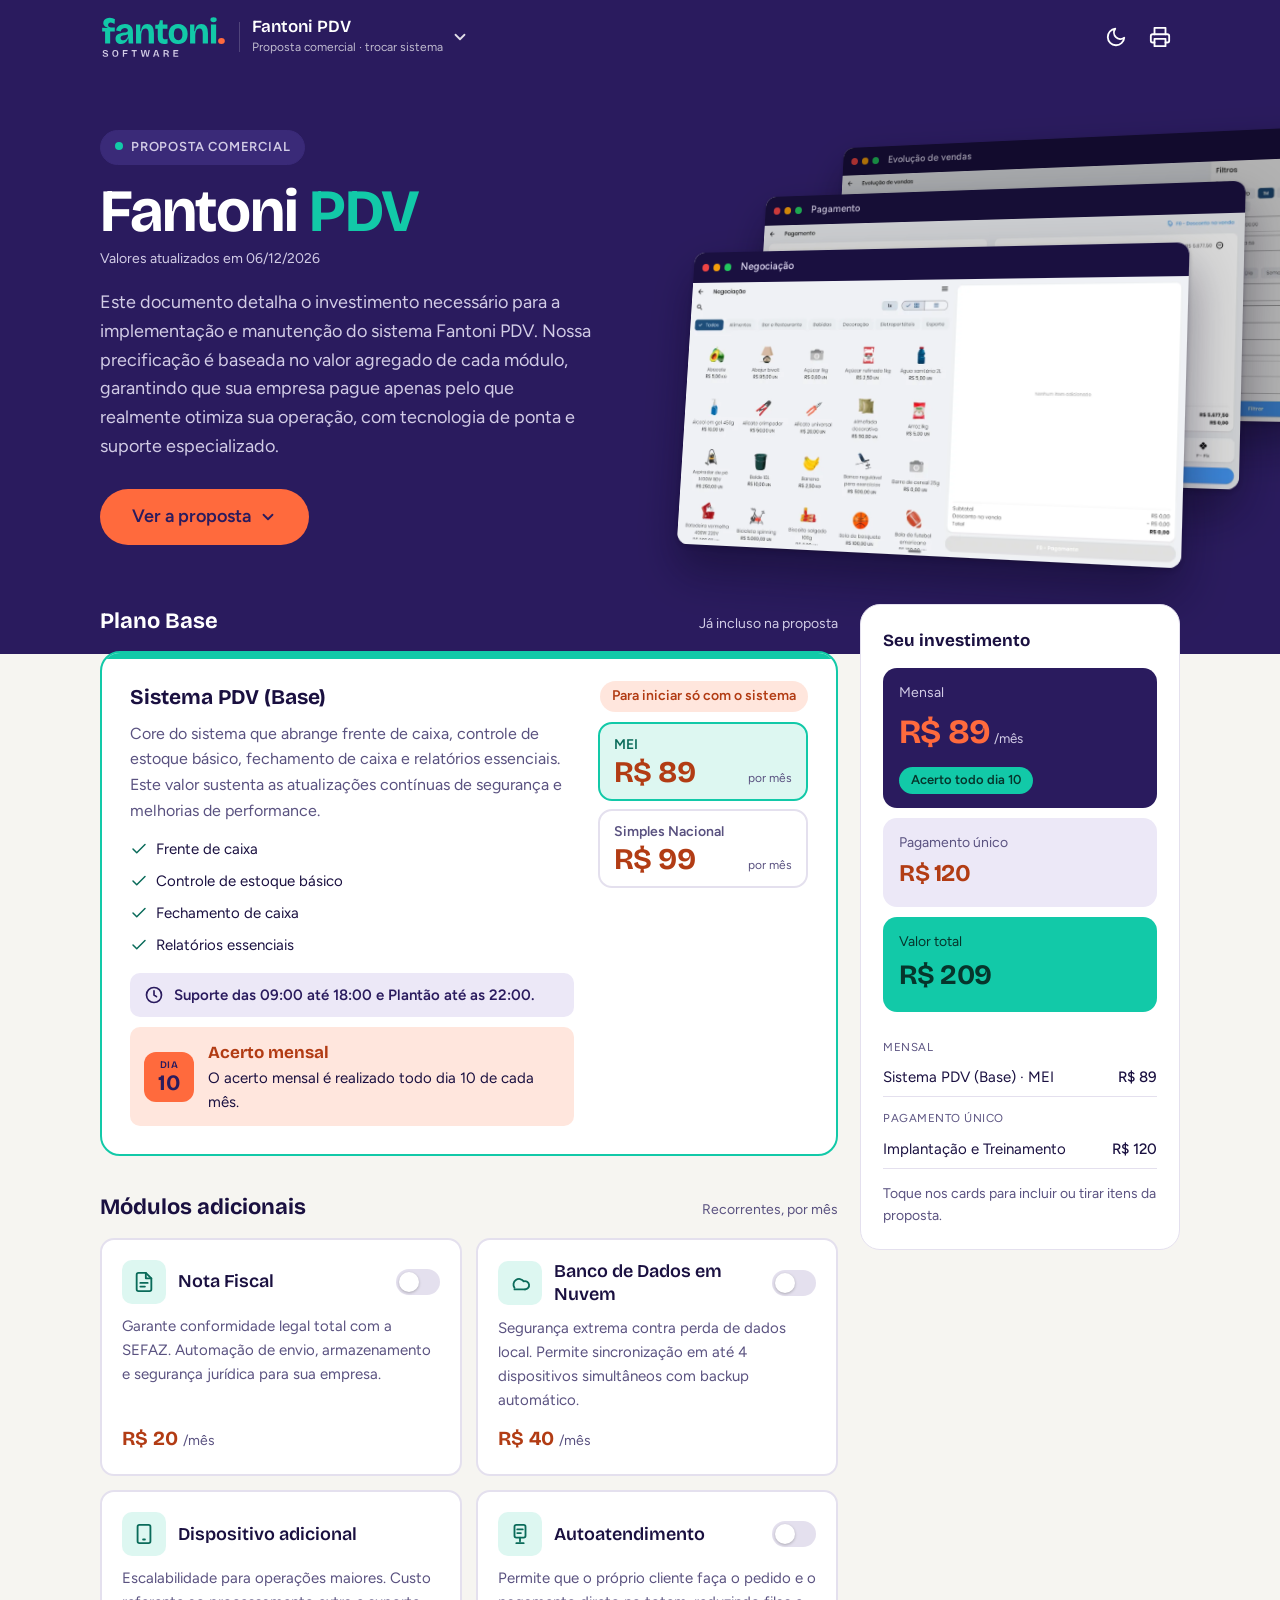
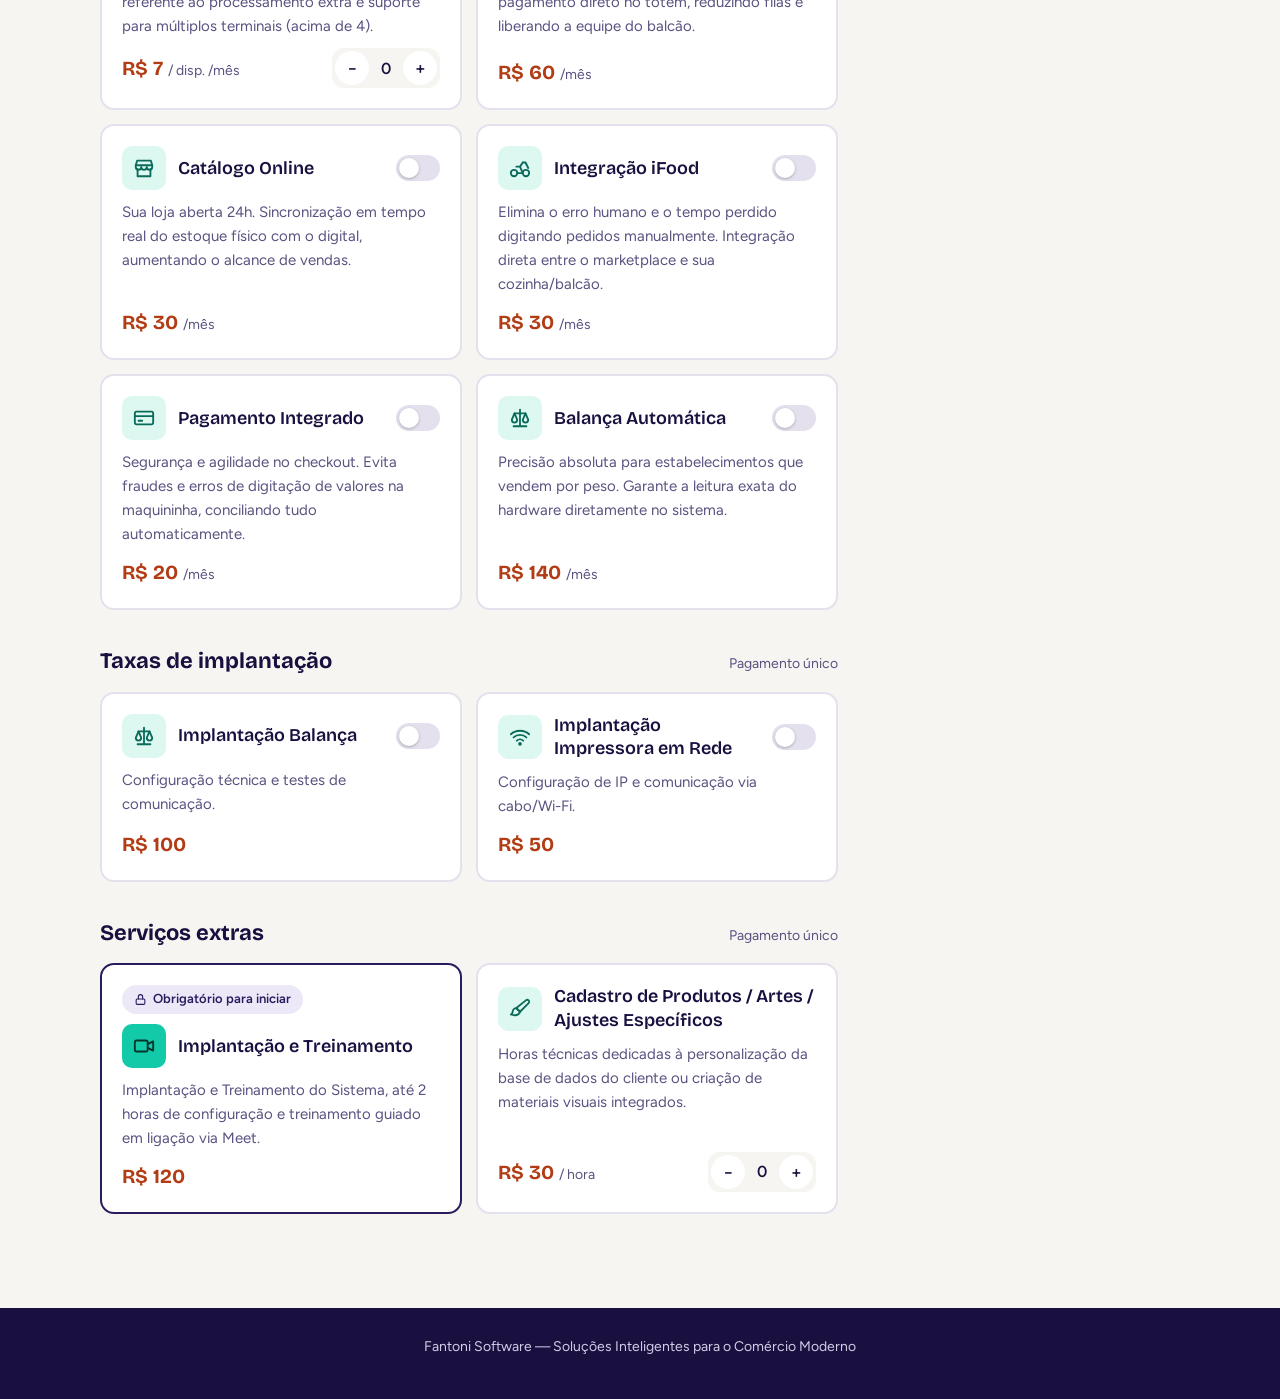
==== commit 71373292: "Resumo: tira o texto entre parênteses do valor total Co-Authored-By: Claude Opus 5.5 <noreply@anthro" ====
--- a/docs/index.html
+++ b/docs/index.html
@@ -304,7 +304,7 @@
       <h3>Seu investimento</h3>
       <div class="total"><span>Mensal</span><b id="t-mensal">R$ 0</b><small>/mês</small><em class="dia10" id="acerto-curto">Acerto todo dia 10</em></div>
       <div class="total unico"><span>Pagamento único</span><b id="t-unico">R$ 0</b></div>
-      <div class="total geral"><span>Valor total <small>(mensal + pagamento único)</small></span><b id="t-geral">R$ 0</b></div>
+      <div class="total geral"><span>Valor total</span><b id="t-geral">R$ 0</b></div>
       <ul id="lista"></ul>
       <p class="dica">Toque nos cards para incluir ou tirar itens da proposta.</p>
     </div>
